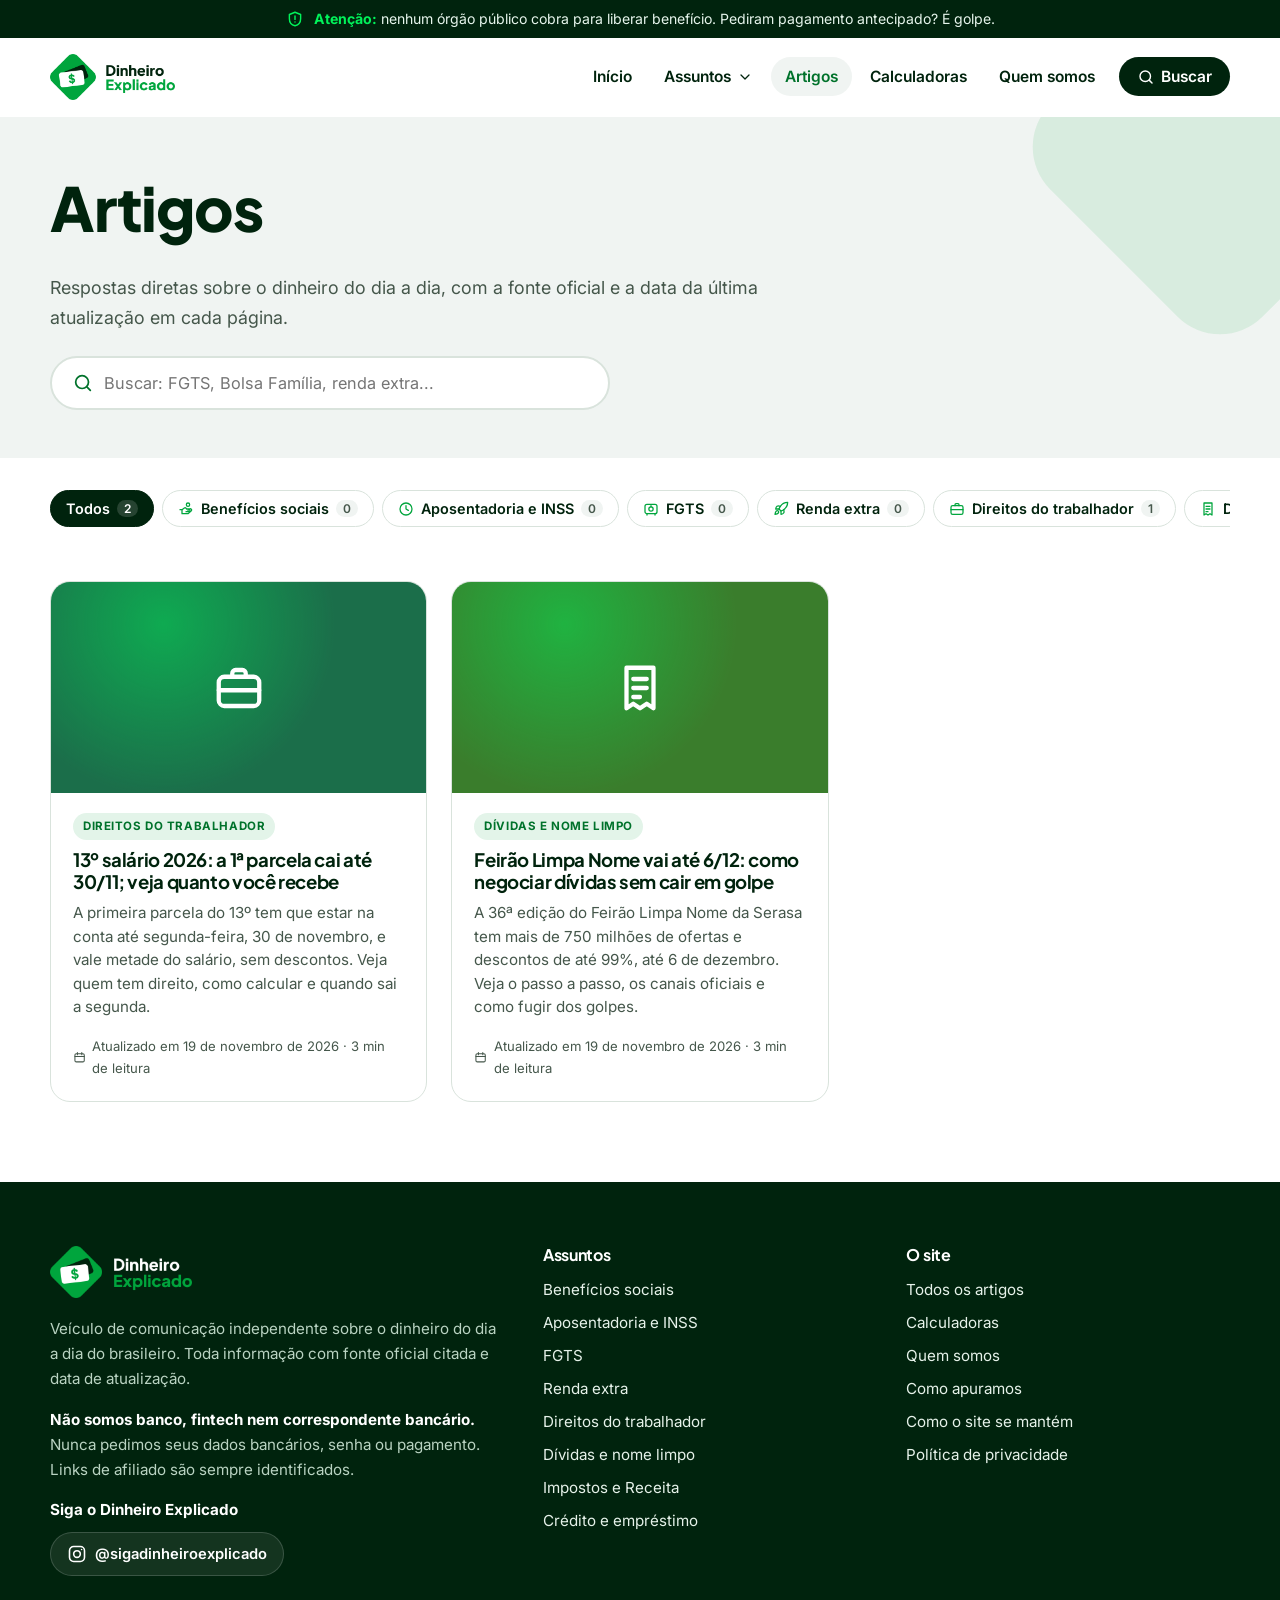
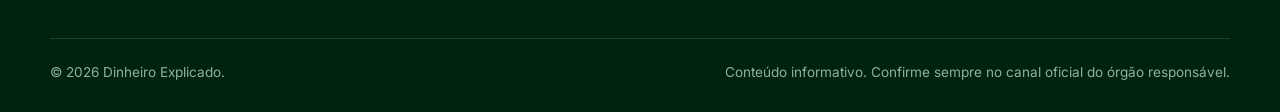
==== blog/index.html @ 8847cb0c "Publica: 13º salário 2026 e Feirão Limpa Nome Co-Authored-By: Claude Opus 5.5 <noreply@anthropic.com" ====
<!DOCTYPE html>
<html lang="pt-BR">
<head>
<meta charset="utf-8">
<meta name="viewport" content="width=device-width, initial-scale=1">
<title>Artigos | Dinheiro Explicado</title>
<meta name="description" content="Todos os artigos do Dinheiro Explicado: benefícios, aposentadoria, FGTS, renda extra, crédito, dívidas, impostos e direitos do trabalhador.">
<meta name="theme-color" content="#00230D">
<meta property="og:type" content="website"><meta property="og:site_name" content="Dinheiro Explicado"><meta property="og:locale" content="pt_BR">
<meta property="og:title" content="Artigos"><meta property="og:description" content="Todos os artigos do Dinheiro Explicado: benefícios, aposentadoria, FGTS, renda extra, crédito, dívidas, impostos e direitos do trabalhador.">
<meta name="twitter:card" content="summary_large_image">
<link rel="canonical" href="https://dinheiroexplicado.com.br/blog/"><meta property="og:url" content="https://dinheiroexplicado.com.br/blog/"><meta property="og:image" content="https://dinheiroexplicado.com.br/img/og-padrao.jpg">
<link rel="icon" href="../favicon.ico?v=3" sizes="any"><link rel="icon" type="image/png" href="../img/favicon-48.png?v=3"><link rel="apple-touch-icon" href="../img/apple-touch-icon.png?v=3">
<link rel="preconnect" href="https://fonts.googleapis.com"><link rel="preconnect" href="https://fonts.gstatic.com" crossorigin><link href="https://fonts.googleapis.com/css2?family=Inter:wght@400;500;600;700&family=Plus+Jakarta+Sans:wght@700;800&display=swap" rel="stylesheet">
<link rel="stylesheet" href="../assets/site.css?v=3">
<script>document.documentElement.classList.add('js')</script>

</head>
<body class="pg-blog">
<a class="pular" href="#conteudo">Pular para o conteúdo</a>
<div class="faixa-golpe" role="note"><div class="wrap"><svg width="18" height="18" viewBox="0 0 24 24" fill="none" stroke="currentColor" stroke-width="1.9" stroke-linecap="round" stroke-linejoin="round" aria-hidden="true"><path d="M12 3 4.5 6v5.5c0 4.6 3.2 8.4 7.5 9.5 4.3-1.1 7.5-4.9 7.5-9.5V6z"/><path d="M12 8v4.5M12 16h.01"/></svg><span><strong>Atenção:</strong> nenhum órgão público cobra para liberar benefício. Pediram pagamento antecipado? É golpe.</span></div></div>
<header class="topo"><div class="wrap">
<a class="marca" href="../"><img src="../img/logo.png?v=3" alt="Dinheiro Explicado — página inicial" width="872" height="320"></a>
<button class="btn-menu" aria-expanded="false" aria-controls="menu"><span class="hamb"><i></i><i></i><i></i></span> Menu</button>
<nav class="menu" id="menu" aria-label="Principal"><a href="../">Início</a><div class="drop"><button type="button" class="drop-btn" aria-expanded="false" aria-controls="drop-assuntos">Assuntos <svg width="16" height="16" viewBox="0 0 24 24" fill="none" stroke="currentColor" stroke-width="1.9" stroke-linecap="round" stroke-linejoin="round" aria-hidden="true"><path d="m6 9 6 6 6-6"/></svg></button><div class="drop-painel" id="drop-assuntos"><a href="../blog/?assunto=beneficios"><span class="ic"><svg width="20" height="20" viewBox="0 0 24 24" fill="none" stroke="currentColor" stroke-width="1.9" stroke-linecap="round" stroke-linejoin="round" aria-hidden="true"><path d="M3 13h3l3.5-2.5a2 2 0 0 1 2.5.2L13 12h3a2 2 0 0 1 0 4h-4"/><path d="M6 13v6h9l5-4.5a1.8 1.8 0 0 0-2.4-2.6L15 14"/><circle cx="15" cy="5.5" r="2.5"/></svg></span><span><b>Benefícios sociais</b><small>Bolsa Família, BPC, Pé-de-Meia, Auxílio Gás e outros: quem tem direito e quando cai.</small></span></a><a href="../blog/?assunto=aposentadoria"><span class="ic"><svg width="20" height="20" viewBox="0 0 24 24" fill="none" stroke="currentColor" stroke-width="1.9" stroke-linecap="round" stroke-linejoin="round" aria-hidden="true"><circle cx="12" cy="12" r="9"/><path d="M12 7v5l3.5 2"/></svg></span><span><b>Aposentadoria e INSS</b><small>Regras, cálculo, revisão e calendário de pagamento do INSS.</small></span></a><a href="../blog/?assunto=fgts"><span class="ic"><svg width="20" height="20" viewBox="0 0 24 24" fill="none" stroke="currentColor" stroke-width="1.9" stroke-linecap="round" stroke-linejoin="round" aria-hidden="true"><rect x="3" y="5" width="18" height="14" rx="3"/><circle cx="12" cy="12" r="3.2"/><path d="M12 8.8V7M6 19v2M18 19v2"/></svg></span><span><b>FGTS</b><small>Saldo, saque-aniversário, saque-rescisão e como consultar o que é seu.</small></span></a><a href="../blog/?assunto=renda-extra"><span class="ic"><svg width="20" height="20" viewBox="0 0 24 24" fill="none" stroke="currentColor" stroke-width="1.9" stroke-linecap="round" stroke-linejoin="round" aria-hidden="true"><path d="M5 15c-1.5 1.3-2 5-2 5s3.7-.5 5-2c.7-.8.7-2.1-.1-2.9a2.2 2.2 0 0 0-2.9-.1z"/><path d="M12 15l-3-3a22 22 0 0 1 2-3.9A12.9 12.9 0 0 1 22 2c0 2.7-.8 7.5-6 11a22.4 22.4 0 0 1-4 2z"/><path d="M9 12H4s.5-3 2-4c1.6-1.1 5 0 5 0M12 15v5s3-.5 4-2c1.1-1.6 0-5 0-5"/></svg></span><span><b>Renda extra</b><small>Ideias reais para ganhar um dinheiro a mais, quanto custa começar e o que evitar.</small></span></a><a href="../blog/?assunto=trabalho"><span class="ic"><svg width="20" height="20" viewBox="0 0 24 24" fill="none" stroke="currentColor" stroke-width="1.9" stroke-linecap="round" stroke-linejoin="round" aria-hidden="true"><rect x="3" y="7" width="18" height="13" rx="2.5"/><path d="M9 7V5.5A1.5 1.5 0 0 1 10.5 4h3A1.5 1.5 0 0 1 15 5.5V7M3 13h18"/></svg></span><span><b>Direitos do trabalhador</b><small>Salário mínimo, 13º, férias, seguro-desemprego, abono PIS/Pasep e rescisão.</small></span></a><a href="../blog/?assunto=dividas"><span class="ic"><svg width="20" height="20" viewBox="0 0 24 24" fill="none" stroke="currentColor" stroke-width="1.9" stroke-linecap="round" stroke-linejoin="round" aria-hidden="true"><path d="M6 3h12v18l-3-2-3 2-3-2-3 2z"/><path d="M9 8h6M9 12h6M9 16h3"/></svg></span><span><b>Dívidas e nome limpo</b><small>Negociação, Desenrola, Serasa e seus direitos na hora de cobrar e ser cobrado.</small></span></a><a href="../blog/?assunto=impostos"><span class="ic"><svg width="20" height="20" viewBox="0 0 24 24" fill="none" stroke="currentColor" stroke-width="1.9" stroke-linecap="round" stroke-linejoin="round" aria-hidden="true"><path d="M14 3H7a2 2 0 0 0-2 2v14a2 2 0 0 0 2 2h10a2 2 0 0 0 2-2V8z"/><path d="M14 3v5h5M9 13h6M9 17h4"/></svg></span><span><b>Impostos e Receita</b><small>Imposto de Renda, restituição, CPF e MEI sem complicação.</small></span></a><a href="../blog/?assunto=credito"><span class="ic"><svg width="20" height="20" viewBox="0 0 24 24" fill="none" stroke="currentColor" stroke-width="1.9" stroke-linecap="round" stroke-linejoin="round" aria-hidden="true"><rect x="2.5" y="5" width="19" height="14" rx="3"/><path d="M2.5 10h19M6.5 15h4"/></svg></span><span><b>Crédito e empréstimo</b><small>Como comparar juros, consignado, cartão e o que olhar antes de assinar.</small></span></a></div></div><a href="../blog/" aria-current="page">Artigos</a><a href="../ferramentas/">Calculadoras</a><a href="../quem-somos/">Quem somos</a><a class="cta-menu" href="../blog/#busca"><svg width="18" height="18" viewBox="0 0 24 24" fill="none" stroke="currentColor" stroke-width="1.9" stroke-linecap="round" stroke-linejoin="round" aria-hidden="true"><circle cx="11" cy="11" r="7"/><path d="m20 20-3.5-3.5"/></svg><span>Buscar</span></a></nav>
</div></header>
<main id="conteudo">

<section class="pagina-topo"><div class="wrap">
<h1>Artigos</h1><p>Respostas diretas sobre o dinheiro do dia a dia, com a fonte oficial e a data da última atualização em cada página.</p>
<div class="busca"><label class="sr" for="busca">Buscar artigo</label><svg width="22" height="22" viewBox="0 0 24 24" fill="none" stroke="currentColor" stroke-width="1.9" stroke-linecap="round" stroke-linejoin="round" aria-hidden="true"><circle cx="11" cy="11" r="7"/><path d="m20 20-3.5-3.5"/></svg><input id="busca" type="search" placeholder="Buscar: FGTS, Bolsa Família, renda extra..." autocomplete="off"></div>
</div></section>
<section class="secao" style="padding-top:32px"><div class="wrap">
<div class="filtros" role="group" aria-label="Filtrar por assunto"><button type="button" data-f="" aria-pressed="true">Todos <small>2</small></button><button type="button" data-f="beneficios" aria-pressed="false"><svg width="16" height="16" viewBox="0 0 24 24" fill="none" stroke="currentColor" stroke-width="1.9" stroke-linecap="round" stroke-linejoin="round" aria-hidden="true"><path d="M3 13h3l3.5-2.5a2 2 0 0 1 2.5.2L13 12h3a2 2 0 0 1 0 4h-4"/><path d="M6 13v6h9l5-4.5a1.8 1.8 0 0 0-2.4-2.6L15 14"/><circle cx="15" cy="5.5" r="2.5"/></svg> Benefícios sociais <small>0</small></button><button type="button" data-f="aposentadoria" aria-pressed="false"><svg width="16" height="16" viewBox="0 0 24 24" fill="none" stroke="currentColor" stroke-width="1.9" stroke-linecap="round" stroke-linejoin="round" aria-hidden="true"><circle cx="12" cy="12" r="9"/><path d="M12 7v5l3.5 2"/></svg> Aposentadoria e INSS <small>0</small></button><button type="button" data-f="fgts" aria-pressed="false"><svg width="16" height="16" viewBox="0 0 24 24" fill="none" stroke="currentColor" stroke-width="1.9" stroke-linecap="round" stroke-linejoin="round" aria-hidden="true"><rect x="3" y="5" width="18" height="14" rx="3"/><circle cx="12" cy="12" r="3.2"/><path d="M12 8.8V7M6 19v2M18 19v2"/></svg> FGTS <small>0</small></button><button type="button" data-f="renda-extra" aria-pressed="false"><svg width="16" height="16" viewBox="0 0 24 24" fill="none" stroke="currentColor" stroke-width="1.9" stroke-linecap="round" stroke-linejoin="round" aria-hidden="true"><path d="M5 15c-1.5 1.3-2 5-2 5s3.7-.5 5-2c.7-.8.7-2.1-.1-2.9a2.2 2.2 0 0 0-2.9-.1z"/><path d="M12 15l-3-3a22 22 0 0 1 2-3.9A12.9 12.9 0 0 1 22 2c0 2.7-.8 7.5-6 11a22.4 22.4 0 0 1-4 2z"/><path d="M9 12H4s.5-3 2-4c1.6-1.1 5 0 5 0M12 15v5s3-.5 4-2c1.1-1.6 0-5 0-5"/></svg> Renda extra <small>0</small></button><button type="button" data-f="trabalho" aria-pressed="false"><svg width="16" height="16" viewBox="0 0 24 24" fill="none" stroke="currentColor" stroke-width="1.9" stroke-linecap="round" stroke-linejoin="round" aria-hidden="true"><rect x="3" y="7" width="18" height="13" rx="2.5"/><path d="M9 7V5.5A1.5 1.5 0 0 1 10.5 4h3A1.5 1.5 0 0 1 15 5.5V7M3 13h18"/></svg> Direitos do trabalhador <small>1</small></button><button type="button" data-f="dividas" aria-pressed="false"><svg width="16" height="16" viewBox="0 0 24 24" fill="none" stroke="currentColor" stroke-width="1.9" stroke-linecap="round" stroke-linejoin="round" aria-hidden="true"><path d="M6 3h12v18l-3-2-3 2-3-2-3 2z"/><path d="M9 8h6M9 12h6M9 16h3"/></svg> Dívidas e nome limpo <small>1</small></button><button type="button" data-f="impostos" aria-pressed="false"><svg width="16" height="16" viewBox="0 0 24 24" fill="none" stroke="currentColor" stroke-width="1.9" stroke-linecap="round" stroke-linejoin="round" aria-hidden="true"><path d="M14 3H7a2 2 0 0 0-2 2v14a2 2 0 0 0 2 2h10a2 2 0 0 0 2-2V8z"/><path d="M14 3v5h5M9 13h6M9 17h4"/></svg> Impostos e Receita <small>0</small></button><button type="button" data-f="credito" aria-pressed="false"><svg width="16" height="16" viewBox="0 0 24 24" fill="none" stroke="currentColor" stroke-width="1.9" stroke-linecap="round" stroke-linejoin="round" aria-hidden="true"><rect x="2.5" y="5" width="19" height="14" rx="3"/><path d="M2.5 10h19M6.5 15h4"/></svg> Crédito e empréstimo <small>0</small></button></div>
<p class="contagem" aria-live="polite"></p>
<div class="grade-posts" id="lista"><article class="card revela" data-assunto="trabalho" data-busca="13º salário 2026: a 1ª parcela cai até 30/11; veja quanto você recebe a primeira parcela do 13º tem que estar na conta até segunda-feira, 30 de novembro, e vale metade do salário, sem descontos. veja quem tem direito, como calcular e quando sai a segunda. direitos do trabalhador">
<div class="capa capa-ic cat-trabalho"><svg width="54" height="54" viewBox="0 0 24 24" fill="none" stroke="currentColor" stroke-width="1.9" stroke-linecap="round" stroke-linejoin="round" aria-hidden="true"><rect x="3" y="7" width="18" height="13" rx="2.5"/><path d="M9 7V5.5A1.5 1.5 0 0 1 10.5 4h3A1.5 1.5 0 0 1 15 5.5V7M3 13h18"/></svg></div><div class="corpo"><div class="card-tags"><span class="etiqueta">Direitos do trabalhador</span></div>
<h3><a href="../blog/13-salario-2026-primeira-parcela/">13º salário 2026: a 1ª parcela cai até 30/11; veja quanto você recebe</a></h3><p>A primeira parcela do 13º tem que estar na conta até segunda-feira, 30 de novembro, e vale metade do salário, sem descontos. Veja quem tem direito, como calcular e quando sai a segunda.</p>
<span class="meta"><svg width="15" height="15" viewBox="0 0 24 24" fill="none" stroke="currentColor" stroke-width="1.9" stroke-linecap="round" stroke-linejoin="round" aria-hidden="true"><rect x="3.5" y="5" width="17" height="15" rx="2.5"/><path d="M3.5 10h17M8 3v4M16 3v4"/></svg> Atualizado em 19 de novembro de 2026 · 3 min de leitura</span></div></article><article class="card revela" data-assunto="dividas" data-busca="feirão limpa nome vai até 6/12: como negociar dívidas sem cair em golpe a 36ª edição do feirão limpa nome da serasa tem mais de 750 milhões de ofertas e descontos de até 99%, até 6 de dezembro. veja o passo a passo, os canais oficiais e como fugir dos golpes. dívidas e nome limpo">
<div class="capa capa-ic cat-dividas"><svg width="54" height="54" viewBox="0 0 24 24" fill="none" stroke="currentColor" stroke-width="1.9" stroke-linecap="round" stroke-linejoin="round" aria-hidden="true"><path d="M6 3h12v18l-3-2-3 2-3-2-3 2z"/><path d="M9 8h6M9 12h6M9 16h3"/></svg></div><div class="corpo"><div class="card-tags"><span class="etiqueta">Dívidas e nome limpo</span></div>
<h3><a href="../blog/feirao-limpa-nome-serasa-como-negociar/">Feirão Limpa Nome vai até 6/12: como negociar dívidas sem cair em golpe</a></h3><p>A 36ª edição do Feirão Limpa Nome da Serasa tem mais de 750 milhões de ofertas e descontos de até 99%, até 6 de dezembro. Veja o passo a passo, os canais oficiais e como fugir dos golpes.</p>
<span class="meta"><svg width="15" height="15" viewBox="0 0 24 24" fill="none" stroke="currentColor" stroke-width="1.9" stroke-linecap="round" stroke-linejoin="round" aria-hidden="true"><rect x="3.5" y="5" width="17" height="15" rx="2.5"/><path d="M3.5 10h17M8 3v4M16 3v4"/></svg> Atualizado em 19 de novembro de 2026 · 3 min de leitura</span></div></article></div>
<div id="nada" hidden><div class="vazio"><svg width="32" height="32" viewBox="0 0 24 24" fill="none" stroke="currentColor" stroke-width="1.9" stroke-linecap="round" stroke-linejoin="round" aria-hidden="true"><path d="M4 5a2 2 0 0 1 2-2h13v15H6a2 2 0 0 0-2 2z"/><path d="M4 20a2 2 0 0 0 2 2h13v-4"/></svg><b>Nenhum artigo encontrado por aqui ainda</b>Em breve você encontra aqui respostas sobre benefícios, aposentadoria, FGTS, renda extra, dívidas e mais.</div></div>
</div></section>
</main>
<footer class="rodape"><div class="wrap">
<div class="grade">
<div><img src="../img/logo-branco.png?v=3" alt="Dinheiro Explicado" width="872" height="320">
<p>Veículo de comunicação independente sobre o dinheiro do dia a dia do brasileiro. Toda informação com fonte oficial citada e data de atualização.</p>
<p><strong style="color:#fff">Não somos banco, fintech nem correspondente bancário.</strong> Nunca pedimos seus dados bancários, senha ou pagamento. Links de afiliado são sempre identificados.</p>
<div class="redes"><span>Siga o Dinheiro Explicado</span><a href="https://www.instagram.com/sigadinheiroexplicado/" target="_blank" rel="noopener me" aria-label="Instagram @sigadinheiroexplicado"><svg width="20" height="20" viewBox="0 0 24 24" fill="none" stroke="currentColor" stroke-width="1.9" stroke-linecap="round" stroke-linejoin="round" aria-hidden="true"><rect x="3" y="3" width="18" height="18" rx="5"/><circle cx="12" cy="12" r="4"/><path d="M17.5 6.5h.01"/></svg><b>@sigadinheiroexplicado</b></a></div>
</div>
<div><h4>Assuntos</h4><ul><li><a href="../blog/?assunto=beneficios">Benefícios sociais</a></li><li><a href="../blog/?assunto=aposentadoria">Aposentadoria e INSS</a></li><li><a href="../blog/?assunto=fgts">FGTS</a></li><li><a href="../blog/?assunto=renda-extra">Renda extra</a></li><li><a href="../blog/?assunto=trabalho">Direitos do trabalhador</a></li><li><a href="../blog/?assunto=dividas">Dívidas e nome limpo</a></li><li><a href="../blog/?assunto=impostos">Impostos e Receita</a></li><li><a href="../blog/?assunto=credito">Crédito e empréstimo</a></li></ul></div>
<div><h4>O site</h4><ul>
<li><a href="../blog/">Todos os artigos</a></li>
<li><a href="../ferramentas/">Calculadoras</a></li>

<li><a href="../quem-somos/">Quem somos</a></li>
<li><a href="../quem-somos/#como-apuramos">Como apuramos</a></li>
<li><a href="../quem-somos/#como-o-site-se-mantem">Como o site se mantém</a></li>
<li><a href="../politica-de-privacidade/">Política de privacidade</a></li>
</ul></div>
</div>
<div class="legal"><span>© 2026 Dinheiro Explicado.</span><span>Conteúdo informativo. Confirme sempre no canal oficial do órgão responsável.</span></div>
</div></footer>
<button class="ir-topo" type="button" aria-label="Voltar ao topo"><svg width="22" height="22" viewBox="0 0 24 24" fill="none" stroke="currentColor" stroke-width="1.9" stroke-linecap="round" stroke-linejoin="round" aria-hidden="true"><path d="m6 15 6-6 6 6"/></svg></button>
<script src="../assets/site.js?v=3" defer></script>
</body>
</html>
---- assets/site.css ----
:root{
  --neon:#00F35A; --verde:#00A53D; --verde-esc:#00722B; --noite:#00230D; --nevoa:#F0F4F2; --menta:#E3F4E9;
  --texto:#13261A; --texto-2:#45574B; --linha:#D9E3DC; --branco:#fff; --alerta:#FFF6DB; --alerta-borda:#E8B300;
  --raio:20px; --sombra:0 1px 2px rgba(0,35,13,.05),0 10px 30px -14px rgba(0,35,13,.22); --sombra-forte:0 2px 4px rgba(0,35,13,.06),0 24px 48px -20px rgba(0,35,13,.35);
  --fonte-titulo:"Plus Jakarta Sans",system-ui,sans-serif; --fonte:"Inter",system-ui,-apple-system,"Segoe UI",sans-serif;
  --ease:cubic-bezier(.2,.7,.2,1);
}
*{box-sizing:border-box}
html{scroll-behavior:smooth;-webkit-text-size-adjust:100%;scroll-padding-top:96px}
body{margin:0;font-family:var(--fonte);font-size:18px;line-height:1.65;color:var(--texto);background:var(--branco);-webkit-font-smoothing:antialiased}
body.menu-aberto{overflow:hidden}
img{max-width:100%;height:auto;display:block}
a{color:var(--verde-esc);text-underline-offset:3px;text-decoration-thickness:1.5px}
a:hover{color:var(--noite)}
:focus-visible{outline:3px solid var(--neon);outline-offset:3px;border-radius:8px}
::selection{background:var(--neon);color:var(--noite)}
h1,h2,h3,h4{font-family:var(--fonte-titulo);color:var(--noite);line-height:1.15;letter-spacing:-.02em;margin:0 0 .5em}
h1{font-size:clamp(2.2rem,5.4vw,3.8rem);font-weight:800}
h2{font-size:clamp(1.5rem,3.2vw,2.2rem);font-weight:800}
h3{font-size:1.2rem;font-weight:700}
p{margin:0 0 1em}
.wrap{width:min(1180px,100% - 40px);margin-inline:auto}
.estreito{width:min(760px,100% - 40px);margin-inline:auto}
.pular{position:absolute;left:-999px;top:8px;background:var(--noite);color:#fff;padding:10px 16px;border-radius:8px;z-index:99}
.pular:focus{left:8px}
.sr{position:absolute;width:1px;height:1px;overflow:hidden;clip:rect(0 0 0 0);white-space:nowrap}

/* animação ao rolar */
.js .revela{opacity:0;transform:translateY(22px);transition:opacity .7s var(--ease),transform .7s var(--ease)}
.js .revela.visivel{opacity:1;transform:none}

/* faixa de golpe */
.faixa-golpe{background:var(--noite);color:#E6F5EC;font-size:.88rem;line-height:1.4}
.faixa-golpe .wrap{display:flex;gap:10px;align-items:center;justify-content:center;padding:9px 0;text-align:center}
.faixa-golpe strong{color:var(--neon)}
.faixa-golpe svg{flex:none;color:var(--neon)}

/* topo */
.topo{position:sticky;top:0;z-index:30;background:rgba(255,255,255,.9);backdrop-filter:saturate(1.5) blur(14px);-webkit-backdrop-filter:saturate(1.5) blur(14px);border-bottom:1px solid transparent;transition:border-color .3s,box-shadow .3s}
.topo.rolou{border-color:var(--linha);box-shadow:0 6px 24px -18px rgba(0,35,13,.5)}
.topo .wrap{display:flex;align-items:center;justify-content:space-between;height:78px;gap:20px;transition:height .3s var(--ease)}
.topo.rolou .wrap{height:66px}
.marca img{height:46px;width:auto;transition:height .3s var(--ease)}
.topo.rolou .marca img{height:40px}
.menu{display:flex;gap:4px;align-items:center}
.menu>a,.drop-btn{font:600 .97rem var(--fonte);text-decoration:none;color:var(--noite);padding:10px 14px;border-radius:999px;background:none;border:0;cursor:pointer;display:inline-flex;align-items:center;gap:6px;transition:background .2s}
.menu>a:hover,.drop-btn:hover,.menu>a[aria-current=page],.drop.aberto .drop-btn{background:var(--nevoa)}
.menu>a[aria-current=page]{color:var(--verde-esc)}
.drop-btn svg{transition:transform .25s var(--ease)}
.drop.aberto .drop-btn svg{transform:rotate(180deg)}
.menu a.cta-menu{background:var(--noite);color:#fff;margin-left:6px;padding:10px 18px}
.menu a.cta-menu:hover{background:var(--verde-esc)}
.drop{position:relative}
.drop-painel{position:absolute;top:calc(100% + 10px);left:50%;width:620px;transform:translate(-50%,8px);background:#fff;border:1px solid var(--linha);border-radius:22px;box-shadow:var(--sombra-forte);padding:12px;display:grid;grid-template-columns:1fr 1fr;gap:4px;opacity:0;visibility:hidden;transition:opacity .2s,transform .25s var(--ease),visibility .2s}
.drop.aberto .drop-painel{opacity:1;visibility:visible;transform:translate(-50%,0)}
.drop-painel a{display:flex;gap:12px;align-items:flex-start;padding:12px;border-radius:14px;text-decoration:none;color:var(--texto);transition:background .15s}
.drop-painel a:hover{background:var(--nevoa)}
.drop-painel .ic{flex:none;width:40px;height:40px;border-radius:12px;background:var(--menta);color:var(--verde-esc);display:grid;place-items:center}
.drop-painel b{display:block;font-size:.95rem;color:var(--noite)}
.drop-painel small{display:block;font-size:.8rem;color:var(--texto-2);line-height:1.35}
.btn-menu{display:none;background:none;border:1.5px solid var(--linha);border-radius:14px;padding:9px 14px;font:600 .95rem var(--fonte);color:var(--noite);cursor:pointer;align-items:center;gap:10px}
.hamb{display:grid;gap:4px;width:18px}
.hamb i{display:block;height:2px;background:currentColor;border-radius:2px;transition:transform .25s var(--ease),opacity .2s}
.btn-menu[aria-expanded=true] .hamb i:nth-child(1){transform:translateY(6px) rotate(45deg)}
.btn-menu[aria-expanded=true] .hamb i:nth-child(2){opacity:0}
.btn-menu[aria-expanded=true] .hamb i:nth-child(3){transform:translateY(-6px) rotate(-45deg)}
@media (max-width:980px){
  .btn-menu{display:inline-flex}
  .menu{position:absolute;left:0;right:0;top:100%;height:calc(100vh - 78px);height:calc(100dvh - 66px);background:#fff;flex-direction:column;align-items:stretch;padding:16px 20px 40px;overflow-y:auto;opacity:0;visibility:hidden;transform:translateY(-10px);transition:opacity .25s,transform .3s var(--ease),visibility .25s;gap:2px}
  .menu.aberto{opacity:1;visibility:visible;transform:none}
  .menu>a,.drop-btn{padding:15px 16px;font-size:1.08rem;justify-content:space-between;width:100%;border-radius:14px}
  .menu a.cta-menu{margin:12px 0 0;justify-content:center}
  .drop-painel{position:static;width:auto;transform:none;box-shadow:none;border:0;padding:0 0 8px 8px;grid-template-columns:1fr;display:none;opacity:1;visibility:visible}
  .drop.aberto .drop-painel{display:grid;transform:none}
  .drop-painel small{display:none}
  .drop-painel a{align-items:center;padding:8px 12px}
  .drop-painel .ic{width:36px;height:36px}
  .marca img{height:38px}
}

/* botões */
.btn{display:inline-flex;align-items:center;justify-content:center;gap:10px;font:700 1rem var(--fonte);text-decoration:none;padding:15px 24px;border-radius:999px;border:2px solid transparent;cursor:pointer;transition:transform .2s var(--ease),background .2s,box-shadow .2s}
.btn:hover{transform:translateY(-2px)}
.btn:active{transform:translateY(0) scale(.98)}
.btn-pri{background:var(--verde-esc);color:#fff;box-shadow:0 8px 20px -10px rgba(0,114,43,.8)}
.btn-pri:hover{background:var(--noite);color:#fff}
.btn-sec{background:#fff;color:var(--noite);border-color:var(--linha)}
.btn-sec:hover{border-color:var(--verde)}
.btn-neon{background:var(--neon);color:var(--noite)}
.btn-neon:hover{background:#fff;color:var(--noite)}
.acoes{display:flex;flex-wrap:wrap;gap:12px}
.link-seta{display:inline-flex;align-items:center;gap:8px;font-weight:700;text-decoration:none}
.link-seta svg{transition:transform .2s var(--ease)}
.link-seta:hover svg{transform:translateX(4px)}

/* hero */
.hero{background:var(--nevoa);overflow:hidden;position:relative;isolation:isolate}
.hero-fundo i{position:absolute;border-radius:48px;transform:rotate(45deg);z-index:-1}
.hero-fundo i:nth-child(1){width:520px;height:520px;right:-120px;top:-60px;background:linear-gradient(135deg,rgba(0,165,61,.16),rgba(0,243,90,.08));animation:flutua 14s ease-in-out infinite}
.hero-fundo i:nth-child(2){width:180px;height:180px;left:-60px;bottom:-40px;background:rgba(0,165,61,.08);animation:flutua 11s ease-in-out infinite reverse}
.hero-fundo i:nth-child(3){width:70px;height:70px;left:46%;top:40px;background:rgba(0,243,90,.25);border-radius:20px;animation:flutua 9s ease-in-out infinite}
@keyframes flutua{0%,100%{translate:0 0}50%{translate:0 -18px}}
.hero .wrap{display:grid;grid-template-columns:minmax(0,1.2fr) minmax(0,.8fr);gap:56px;align-items:center;padding:72px 0 84px}
.hero h1 em{font-style:normal;color:var(--verde-esc);background:linear-gradient(transparent 64%,rgba(0,243,90,.5) 64%) no-repeat;background-size:0 100%;animation:marca 1.1s .35s var(--ease) forwards}
@keyframes marca{to{background-size:100% 100%}}
.hero .lead{font-size:1.2rem;color:var(--texto-2);max-width:33em;margin-bottom:28px}
.busca-hero{display:flex;align-items:center;gap:10px;background:#fff;border:2px solid var(--linha);border-radius:999px;padding:6px 6px 6px 20px;max-width:600px;box-shadow:var(--sombra);transition:border-color .2s,box-shadow .2s}
.busca-hero:focus-within{border-color:var(--verde);box-shadow:0 0 0 5px rgba(0,243,90,.18),var(--sombra)}
.busca-hero svg{flex:none;color:var(--verde-esc)}
.busca-hero input{flex:1;min-width:0;border:0;outline:0;font:1.02rem var(--fonte);padding:12px 0;background:none;color:var(--texto)}
.busca-hero .btn{padding:13px 22px}
.chips{display:flex;flex-wrap:wrap;align-items:center;gap:8px;margin-top:18px;font-size:.9rem}
.chips span{color:var(--texto-2);font-weight:600;margin-right:2px}
.chips a{background:#fff;border:1px solid var(--linha);color:var(--noite);text-decoration:none;padding:6px 14px;border-radius:999px;font-weight:600;transition:border-color .2s,transform .2s var(--ease),background .2s}
.chips a:hover{border-color:var(--verde);background:var(--menta);transform:translateY(-1px)}
.perguntas{display:grid;gap:14px}
.pergunta{background:#fff;border-radius:var(--raio);padding:16px 20px;box-shadow:var(--sombra);display:flex;gap:16px;align-items:center;opacity:0;animation:entra .7s var(--ease) forwards}
.pergunta:nth-child(1){animation-delay:.15s}
.pergunta:nth-child(2){margin-left:36px;animation-delay:.3s}
.pergunta:nth-child(3){margin-left:12px;animation-delay:.45s}
.pergunta:nth-child(4){margin-left:48px;animation-delay:.6s}
@keyframes entra{from{opacity:0;transform:translateX(28px)}to{opacity:1;transform:none}}
.pergunta .ic{flex:none;width:48px;height:48px;border-radius:14px;background:var(--noite);color:var(--neon);display:grid;place-items:center}
.pergunta b{display:block;font-family:var(--fonte-titulo);font-size:1.08rem;color:var(--noite);line-height:1.25}
.pergunta span{font-size:.9rem;color:var(--texto-2)}
@media (max-width:900px){
  .hero .wrap{grid-template-columns:minmax(0,1fr);padding:44px 0 52px;gap:32px}
  .pergunta:nth-child(n){margin-left:0}
  .perguntas{grid-template-columns:repeat(2,minmax(0,1fr));gap:10px}
  .pergunta{flex-direction:column;align-items:flex-start;gap:10px;padding:16px}
  .pergunta span{font-size:.84rem}
}
@media (max-width:520px){
  .busca-hero{padding-left:16px}
  .busca-hero .btn{padding:12px 16px}
  .busca-hero input{font-size:.98rem}
}

/* seções */
.secao{padding:80px 0}
.secao-cinza{background:var(--nevoa)}
.sobre{display:block;font-weight:700;color:var(--verde-esc);text-transform:uppercase;letter-spacing:.08em;font-size:.8rem;margin-bottom:10px}
@media (max-width:700px){.secao{padding:56px 0}}

/* blocos de assunto */
.bloco-assunto{padding:40px 0;border-top:1px solid var(--linha)}
.bloco-assunto:first-of-type{border-top:0;padding-top:0}
.bloco-topo{display:flex;gap:16px;align-items:center;margin-bottom:24px}
.bloco-topo .ic{flex:none;width:52px;height:52px;border-radius:16px;background:var(--noite);color:var(--neon);display:grid;place-items:center}
.bloco-topo h2{font-size:clamp(1.25rem,2.4vw,1.55rem);margin:0}
.bloco-topo p{margin:3px 0 0;font-size:.95rem;color:var(--texto-2);line-height:1.45}
.bloco-topo div{flex:1}
.ver-mais{flex:none;display:inline-flex;align-items:center;gap:8px;font-weight:700;text-decoration:none;background:var(--menta);color:var(--verde-esc);padding:11px 18px;border-radius:999px;white-space:nowrap;transition:background .2s,color .2s}
.ver-mais svg{transition:transform .2s var(--ease)}
.ver-mais:hover{background:var(--verde-esc);color:#fff}
.ver-mais:hover svg{transform:translateX(3px)}
@media (max-width:640px){.bloco-topo{flex-wrap:wrap}.bloco-topo div{flex-basis:calc(100% - 68px)}.ver-mais{margin-left:68px;padding:9px 16px;font-size:.92rem}}

/* cores por assunto */
.cat-beneficios{--c:#00A53D}.cat-aposentadoria{--c:#0E7C66}.cat-fgts{--c:#00722B}.cat-renda-extra{--c:#2F9E44}
.cat-trabalho{--c:#1B6E4A}.cat-dividas{--c:#3A7D2C}.cat-impostos{--c:#256D5A}.cat-credito{--c:#0B5D3B}

/* cards de artigos */
.grade-posts{display:grid;grid-template-columns:repeat(auto-fill,minmax(300px,1fr));gap:24px}
.card{position:relative;background:#fff;border:1px solid var(--linha);border-radius:var(--raio);overflow:hidden;display:flex;flex-direction:column;transition:transform .35s var(--ease),box-shadow .35s var(--ease),border-color .2s,opacity .7s var(--ease)}
.card:hover{transform:translateY(-5px);box-shadow:var(--sombra-forte);border-color:transparent}
.card .capa{aspect-ratio:16/9;background:var(--nevoa);overflow:hidden}
.card .capa img{width:100%;height:100%;object-fit:cover;transition:transform .6s var(--ease)}
.card:hover .capa img{transform:scale(1.05)}
.capa-ic{display:grid;place-items:center;color:#fff;background:radial-gradient(circle at 30% 20%,rgba(0,243,90,.45),transparent 55%),var(--c,var(--verde))!important}
.capa-ic svg{transition:transform .5s var(--ease)}
.card:hover .capa-ic svg{transform:scale(1.12) rotate(-6deg)}
.card .corpo{padding:20px 22px 22px;display:flex;flex-direction:column;gap:9px;flex:1}
.card-tags{display:flex;gap:6px;flex-wrap:wrap}
.card h3{font-size:1.16rem;margin:0}
.card h3 a{color:var(--noite);text-decoration:none}
.card h3 a::after{content:"";position:absolute;inset:0}
.card:hover h3 a{color:var(--verde-esc)}
.card p{margin:0;font-size:.95rem;color:var(--texto-2);line-height:1.55}
.etiqueta{font-size:.72rem;font-weight:700;letter-spacing:.05em;text-transform:uppercase;color:var(--verde-esc);background:var(--menta);padding:4px 10px;border-radius:999px}
.tag-afil{font-size:.72rem;font-weight:700;letter-spacing:.05em;text-transform:uppercase;color:#7A5200;background:var(--alerta);padding:4px 10px;border-radius:999px}
.meta{display:flex;align-items:center;gap:6px;font-size:.82rem;color:var(--texto-2);margin-top:auto;padding-top:8px}
.vazio{display:flex;flex-direction:column;align-items:center;gap:6px;text-align:center;background:#fff;border:2px dashed var(--linha);border-radius:var(--raio);padding:44px 24px;color:var(--texto-2)}
.vazio svg{color:var(--verde)}
.vazio b{display:block;font-family:var(--fonte-titulo);color:var(--noite);font-size:1.2rem}
.vazio-mini{flex-direction:row;justify-content:center;padding:20px;font-size:.96rem;background:var(--nevoa);border-color:transparent}

/* calculadora */
.faixa-calc{display:grid;grid-template-columns:minmax(280px,.8fr) minmax(0,1.2fr);gap:40px;align-items:center;background:var(--noite);color:#CFE5D7;border-radius:32px;padding:44px;margin:16px 0 40px;position:relative;overflow:hidden;isolation:isolate}
.faixa-calc::before{content:"";position:absolute;width:420px;height:420px;border-radius:70px;transform:rotate(45deg);right:-160px;top:-180px;background:rgba(0,243,90,.08);z-index:-1}
.faixa-calc h2{color:#fff;font-size:clamp(1.5rem,3vw,2.1rem)}
.faixa-calc .sobre{color:var(--neon)}
.faixa-calc .link-seta{color:var(--neon)}
.faixa-calc .calc{box-shadow:none}
@media (max-width:900px){.faixa-calc{grid-template-columns:minmax(0,1fr);padding:28px 20px;border-radius:24px;gap:24px}}
.calc{background:#fff;border:1px solid var(--linha);border-radius:24px;padding:26px;box-shadow:var(--sombra);color:var(--texto)}
.calc-topo{display:flex;gap:14px;align-items:flex-start;margin-bottom:20px}
.calc-topo .ic{flex:none;width:48px;height:48px;border-radius:14px;background:var(--menta);color:var(--verde-esc);display:grid;place-items:center}
.calc-topo h3{font-size:1.18rem;margin:0 0 4px}
.calc-topo p{margin:0;font-size:.9rem;color:var(--texto-2);line-height:1.45}
.faixa-calc .calc-topo{display:none}
.calc-campos{display:grid;grid-template-columns:repeat(3,minmax(0,1fr));gap:12px}
.calc label{display:flex;flex-direction:column;gap:6px;font-size:.86rem;font-weight:600;color:var(--noite)}
.calc label small{font-weight:500;color:var(--texto-2)}
.campo{display:flex;align-items:center;gap:6px;border:1.5px solid var(--linha);border-radius:14px;padding:0 12px;background:var(--nevoa);transition:border-color .2s,background .2s,box-shadow .2s;margin-top:auto}
.campo:focus-within{border-color:var(--verde);background:#fff;box-shadow:0 0 0 4px rgba(0,243,90,.15)}
.campo i{font-style:normal;color:var(--texto-2);font-weight:600;font-size:.9rem}
.campo input{flex:1;min-width:0;border:0;outline:0;background:none;font:600 1.05rem var(--fonte);color:var(--noite);padding:12px 0;-moz-appearance:textfield}
.campo input::-webkit-outer-spin-button,.campo input::-webkit-inner-spin-button{-webkit-appearance:none;margin:0}
.calc-resultado{display:block;margin-top:18px;background:var(--menta);border-radius:18px;padding:18px 20px}
.res-principal{display:flex;justify-content:space-between;align-items:baseline;gap:12px;flex-wrap:wrap;padding-bottom:12px;border-bottom:1px solid rgba(0,114,43,.18)}
.res-principal span{font-weight:600;color:var(--verde-esc)}
.res-principal b{font:800 clamp(1.7rem,4vw,2.2rem) var(--fonte-titulo);color:var(--noite);font-variant-numeric:tabular-nums}
.res-linha{display:grid;grid-template-columns:repeat(3,1fr);gap:10px;padding-top:12px}
.res-linha span{display:block;font-size:.8rem;color:var(--texto-2)}
.res-linha b{font-size:1.02rem;color:var(--noite);font-variant-numeric:tabular-nums}
.barra-juros{height:12px;border-radius:99px;background:var(--verde);margin-top:14px;overflow:hidden;display:flex;justify-content:flex-end}
.barra-juros i{display:block;height:100%;background:#E8B300;transition:width .5s var(--ease)}
.legenda-barra{display:flex;gap:16px;font-size:.8rem;color:var(--texto-2);margin-top:8px}
.legenda-barra i{display:inline-block;width:10px;height:10px;border-radius:3px;margin-right:6px;vertical-align:-1px}
.legenda-barra .l1{background:var(--verde)}.legenda-barra .l2{background:#E8B300}
.calc-nota{font-size:.8rem;color:var(--texto-2);margin:12px 0 0;line-height:1.45}
.grade-calcs{display:grid;grid-template-columns:repeat(2,minmax(0,1fr));gap:28px;align-items:start}
@media (max-width:980px){.grade-calcs{grid-template-columns:minmax(0,1fr)}}
@media (max-width:640px){.calc{padding:20px}.calc-campos{grid-template-columns:repeat(2,minmax(0,1fr))}.calc-campos label:first-child{grid-column:1/-1}.res-linha{grid-template-columns:repeat(2,minmax(0,1fr))}}

/* produtos de afiliado */
.grade-produtos{display:grid;grid-template-columns:repeat(auto-fill,minmax(230px,1fr));gap:20px;margin:1.6em 0}
.produto{background:#fff;border:1px solid var(--linha);border-radius:var(--raio);overflow:hidden;display:flex;flex-direction:column;transition:transform .35s var(--ease),box-shadow .35s var(--ease),opacity .7s var(--ease)}
.produto:hover{transform:translateY(-4px);box-shadow:var(--sombra-forte)}
.prod-img{aspect-ratio:1;background:#fff;display:grid;place-items:center;padding:16px;border-bottom:1px solid var(--linha)}
.prod-img img{max-height:100%;object-fit:contain;transition:transform .5s var(--ease)}
.produto:hover .prod-img img{transform:scale(1.05)}
.prod-sem{background:var(--nevoa);color:var(--verde)}
.prod-corpo{padding:16px 18px 18px;display:flex;flex-direction:column;gap:8px;flex:1}
.selo-afiliado{align-self:flex-start;font-size:.68rem;font-weight:700;letter-spacing:.05em;text-transform:uppercase;color:#7A5200;background:var(--alerta);padding:3px 9px;border-radius:999px}
.prod-nome{font-size:1.04rem!important;margin:0!important;line-height:1.3}
.prod-corpo p{margin:0;font-size:.9rem;color:var(--texto-2);line-height:1.5}
.prod-rodape{display:flex;justify-content:space-between;align-items:baseline;gap:8px;margin-top:auto;padding-top:6px}
.prod-preco{font:800 1.2rem var(--fonte-titulo);color:var(--noite)}
.prod-loja{font-size:.8rem;color:var(--texto-2)}
.btn-oferta{background:var(--neon);color:var(--noite)!important;text-decoration:none!important;padding:12px 18px;font-size:.95rem;width:100%}
.btn-oferta:hover{background:var(--noite);color:#fff!important}
.btn-oferta svg{transition:transform .2s var(--ease)}
.btn-oferta:hover svg{transform:translateX(3px)}
.aviso-afil-curto{display:flex;align-items:center;gap:8px;font-size:.85rem;color:var(--texto-2);margin:0}
.aviso-afiliado{display:flex;gap:12px;align-items:flex-start;background:var(--alerta);border:1px solid #F1D27A;border-radius:16px;padding:14px 18px;margin:0 0 28px;font-size:.92rem;color:#5C4300;line-height:1.5}
.aviso-afiliado svg{flex:none;margin-top:1px;color:#8A6500}
.aviso-afiliado p{margin:0}
.aviso-afiliado a{color:#5C4300}

/* grupo */
.cta-grupo{display:flex;gap:24px;align-items:center;background:var(--noite);color:#CFE5D7;border-radius:28px;padding:32px 36px}
.cta-grupo .ic{flex:none;width:68px;height:68px;border-radius:20px;background:var(--neon);color:var(--noite);display:grid;place-items:center}
.cta-grupo h2{color:#fff;font-size:1.6rem;margin-bottom:4px}
.cta-grupo p{margin:0}
.cta-grupo div{flex:1}
@media (max-width:700px){.cta-grupo{flex-direction:column;align-items:flex-start;padding:26px}}

/* apuração / transparência */
.fontes-oficiais{display:flex;flex-wrap:wrap;gap:10px;margin:22px 0 26px;padding:0!important;list-style:none}
.fontes-oficiais li{background:#fff;border:1px solid var(--linha);border-radius:999px;padding:8px 16px;font-weight:600;font-size:.92rem;color:var(--noite);margin:0!important}
.nao-fazemos{list-style:none;padding:0!important;margin:0;display:grid;gap:12px}
.nao-fazemos li{display:flex;gap:14px;align-items:flex-start;background:#fff;border:1px solid var(--linha);border-radius:14px;padding:16px 18px;line-height:1.45;margin:0!important}
.nao-fazemos svg{flex:none;color:#B42318;margin-top:2px}

/* alerta golpe */
.alerta{background:var(--alerta);border:2px solid var(--alerta-borda);border-radius:24px;padding:30px;display:grid;grid-template-columns:auto 1fr;gap:22px;align-items:start}
.alerta .ic{width:64px;height:64px;border-radius:18px;background:var(--alerta-borda);color:#3A2A00;display:grid;place-items:center}
.alerta h2{font-size:clamp(1.3rem,3vw,1.7rem);color:#3A2A00;margin-top:0!important}
.alerta p{color:#4A3800;margin:0 0 .6em}
.alerta p:last-child{margin:0}
@media (max-width:600px){.alerta{grid-template-columns:1fr;padding:22px}}

/* autora */
.autora{display:grid;grid-template-columns:auto 1fr;gap:26px;align-items:center;background:linear-gradient(135deg,#fff,var(--nevoa));border:1px solid var(--linha);border-radius:26px;padding:30px;margin-top:36px}
.avatar{width:112px;height:112px;border-radius:50%;background:var(--noite);color:var(--neon);display:grid;place-items:center;font:800 2.2rem var(--fonte-titulo);overflow:hidden;box-shadow:0 0 0 5px #fff,0 0 0 7px var(--neon)}
.avatar img,.assinatura .mini img{width:100%;height:100%;object-fit:cover;filter:grayscale(100%);font-size:0;color:transparent}
.autora .rotulo{display:block;font-size:.75rem;font-weight:700;letter-spacing:.08em;text-transform:uppercase;color:var(--verde-esc);margin-bottom:4px}
.autora h2,.autora h3{font-size:1.45rem!important;margin:0 0 2px!important}
.autora .cargo{color:var(--texto-2);font-weight:600;font-size:.92rem;margin-bottom:10px}
.autora p{color:var(--texto-2);margin:0;font-size:1rem}
.autora-links{margin-top:10px!important}
.autora-links a{font-weight:700}
@media (max-width:600px){.autora{grid-template-columns:1fr;padding:24px}.avatar{width:84px;height:84px;font-size:1.7rem}}

/* blog: busca e filtros */
.pagina-topo{background:var(--nevoa);padding:56px 0 48px;position:relative;overflow:hidden}
.pagina-topo::after{content:"";position:absolute;width:300px;height:300px;border-radius:60px;transform:rotate(45deg);right:-90px;top:-120px;background:rgba(0,165,61,.1)}
.pagina-topo p{color:var(--texto-2);font-size:1.12rem;max-width:40em;margin:0}
.busca{display:flex;align-items:center;gap:10px;margin-top:24px;max-width:560px;background:#fff;border:2px solid var(--linha);border-radius:999px;padding:0 20px;position:relative;z-index:1;transition:border-color .2s,box-shadow .2s}
.busca:focus-within{border-color:var(--verde);box-shadow:0 0 0 5px rgba(0,243,90,.18)}
.busca svg{flex:none;color:var(--verde-esc)}
.busca input{flex:1;font:1.02rem var(--fonte);padding:15px 0;border:0;outline:0;background:none}
.filtros{display:flex;gap:8px;margin-bottom:12px;overflow-x:auto;padding-bottom:8px;scrollbar-width:thin}
.filtros button{flex:none;display:inline-flex;align-items:center;gap:7px;font:600 .9rem var(--fonte);background:#fff;border:1.5px solid var(--linha);color:var(--noite);padding:9px 15px;border-radius:999px;cursor:pointer;transition:background .2s,border-color .2s,color .2s}
.filtros button small{font-size:.75rem;background:var(--nevoa);color:var(--texto-2);padding:1px 7px;border-radius:99px}
.filtros button:hover{border-color:var(--verde)}
.filtros button[aria-pressed=true]{background:var(--noite);border-color:var(--noite);color:#fff}
.filtros button[aria-pressed=true] small{background:rgba(255,255,255,.15);color:#fff}
.filtros button svg{color:var(--verde)}
.filtros button[aria-pressed=true] svg{color:var(--neon)}
.contagem{font-size:.9rem;color:var(--texto-2);min-height:1.4em;margin:0 0 14px}

/* artigo */
.progresso{position:fixed;left:0;right:0;top:0;height:4px;z-index:40;pointer-events:none}
.progresso i{display:block;height:100%;background:linear-gradient(90deg,var(--verde),var(--neon));transform-origin:0 50%;transform:scaleX(0)}
.migalhas{font-size:.88rem;color:var(--texto-2);margin-bottom:16px}
.migalhas a{color:var(--texto-2)}
.artigo-topo{background:var(--nevoa);padding:44px 0 40px}
.artigo-topo h1{font-size:clamp(1.9rem,4.4vw,2.9rem)}
.artigo-topo .resumo{font-size:1.16rem;color:var(--texto-2);margin:0 0 22px}
.assinatura{display:flex;flex-wrap:wrap;gap:8px 16px;align-items:center;font-size:.9rem;color:var(--texto-2)}
.assinatura .mini{width:36px;height:36px;border-radius:50%;background:var(--noite);color:var(--neon);display:grid;place-items:center;font:800 .85rem var(--fonte-titulo);overflow:hidden}
.assinatura b{color:var(--noite)}
.atualizado,.leitura{display:inline-flex;align-items:center;gap:6px}
.atualizado{background:#fff;border:1px solid var(--linha);padding:4px 12px;border-radius:999px;font-weight:600;color:var(--verde-esc)}
.capa-artigo{margin:32px auto 0;border-radius:22px;overflow:hidden;aspect-ratio:16/9;background:var(--nevoa)}
.capa-artigo img{width:100%;height:100%;object-fit:cover}
.texto{padding:40px 0 20px;font-size:1.1rem}
.texto h2{font-size:1.6rem;margin-top:1.8em}
.texto h3{font-size:1.25rem;margin-top:1.5em}
.texto ul,.texto ol{padding-left:1.3em;margin:0 0 1.2em}
.texto li{margin-bottom:.45em}
.texto li::marker{color:var(--verde)}
.texto blockquote{margin:1.5em 0;padding:18px 22px;border-left:5px solid var(--verde);background:var(--nevoa);border-radius:0 16px 16px 0;font-weight:500;color:var(--noite)}
.texto blockquote p:last-child{margin:0}
.texto figure{margin:1.6em 0}
.texto figure img{border-radius:16px}
.texto figcaption{font-size:.88rem;color:var(--texto-2);margin-top:8px}
.tabela{overflow-x:auto;margin:1.4em 0;border:1px solid var(--linha);border-radius:16px}
.texto table{width:100%;border-collapse:collapse;font-size:1rem}
.texto th,.texto td{padding:12px 14px;text-align:left;vertical-align:top;border-bottom:1px solid var(--linha)}
.texto tr:last-child td{border-bottom:0}
.texto th{background:var(--noite);color:#fff;font-weight:700}
.texto tbody tr:nth-child(even){background:var(--nevoa)}
.sumario{background:#fff;border:1px solid var(--linha);border-radius:18px;padding:18px 22px;margin:0 0 30px}
.sumario b{font-family:var(--fonte-titulo);color:var(--noite);display:block;margin-bottom:6px}
.sumario ol{margin:0;padding-left:1.2em;font-size:1rem}
.sumario li{margin:.25em 0}
.sumario a{text-decoration:none}
.sumario a:hover{text-decoration:underline}
.caixa{border-radius:18px;padding:20px 22px;margin:1.6em 0;display:flex;gap:14px;align-items:flex-start}
.caixa svg{flex:none;margin-top:3px}
.caixa p:last-child{margin:0}
.caixa-resposta{background:var(--menta);border:1.5px solid #9ED9B3}
.caixa-resposta svg{color:var(--verde-esc)}
.caixa-golpe{background:var(--alerta);border:1.5px solid var(--alerta-borda)}
.caixa-golpe svg{color:#8A6500}
.caixa b.titulo-caixa{display:block;font-family:var(--fonte-titulo);color:var(--noite);margin-bottom:4px}
.compartilhar{display:flex;flex-wrap:wrap;align-items:center;gap:10px;margin:36px 0 0;padding:20px 0;border-top:1px solid var(--linha);border-bottom:1px solid var(--linha);font-size:.95rem;font-weight:600;color:var(--noite)}
.compartilhar>span{margin-right:auto}
.btn-comp{display:inline-flex;align-items:center;gap:8px;font:700 .92rem var(--fonte);padding:10px 16px;border-radius:999px;border:1.5px solid var(--linha);background:#fff;color:var(--noite);text-decoration:none;cursor:pointer;transition:background .2s,border-color .2s,transform .2s var(--ease)}
.btn-comp:hover{transform:translateY(-2px);border-color:var(--verde)}
.btn-comp.whats{background:#25D366;border-color:#25D366;color:#073B1C}
.btn-comp.ok{background:var(--menta);border-color:var(--verde)}
.fontes{background:var(--nevoa);border-radius:20px;padding:24px 26px;margin:32px 0 0}
.fontes h2{font-size:1.15rem;margin:0 0 12px;display:flex;gap:10px;align-items:center}
.fontes ul{margin:0;padding-left:1.2em}
.fontes li{margin-bottom:6px}
.fontes small{display:block;color:var(--texto-2);margin-top:12px;font-size:.86rem}
.aviso-exemplo{background:#FFF0F0;border:1.5px dashed #D92D20;color:#7A1A12;padding:12px 16px;border-radius:12px;font-weight:600;font-size:.95rem;margin-bottom:18px}

/* voltar ao topo */
.ir-topo{position:fixed;right:20px;bottom:20px;z-index:25;width:52px;height:52px;border-radius:50%;border:0;background:var(--noite);color:var(--neon);display:grid;place-items:center;cursor:pointer;box-shadow:var(--sombra-forte);opacity:0;transform:translateY(16px) scale(.9);pointer-events:none;transition:opacity .3s,transform .3s var(--ease),background .2s}
.ir-topo.mostra{opacity:1;transform:none;pointer-events:auto}
.ir-topo:hover{background:var(--verde-esc)}

/* rodapé */
.rodape{background:var(--noite);color:#B9D3C2;padding:64px 0 28px;font-size:.95rem}
.rodape .grade{display:grid;grid-template-columns:1.4fr 1fr 1fr;gap:40px}
.rodape img{height:52px;width:auto;margin-bottom:18px}
.rodape h4{color:#fff;font-size:1rem;margin-bottom:12px}
.rodape ul{list-style:none;padding:0;margin:0;display:grid;gap:8px}
.rodape a{color:#E6F2EA;text-decoration:none}
.rodape a:hover{color:var(--neon);text-decoration:underline}
.rodape .btn-neon{color:var(--noite);text-decoration:none}
.rodape .legal{border-top:1px solid rgba(255,255,255,.12);margin-top:44px;padding-top:22px;display:flex;flex-wrap:wrap;justify-content:space-between;gap:12px;font-size:.85rem;color:#8FB09C}
@media (max-width:760px){.rodape .grade{grid-template-columns:1fr;gap:28px}}
@media (max-width:600px){.faixa-golpe{font-size:.8rem}.acoes .btn{flex:1}}

@media (prefers-reduced-motion:reduce){
  *,*::before,*::after{animation-duration:.01ms!important;animation-iteration-count:1!important;transition:none!important;scroll-behavior:auto!important}
  .js .revela{opacity:1;transform:none}
  .pergunta{opacity:1}
  .hero h1 em{background-size:100% 100%}
}
@media (max-width:600px){.perguntas{display:none}.hero .wrap{padding:36px 0 44px}}
.redes{display:flex;flex-wrap:wrap;align-items:center;gap:10px;margin:4px 0 18px}
.redes span{width:100%;color:#fff;font-weight:700;font-size:.95rem}
.rodape .redes a{display:inline-flex;align-items:center;gap:8px;background:rgba(255,255,255,.08);border:1px solid rgba(255,255,255,.16);padding:9px 16px;border-radius:999px;color:#fff;text-decoration:none;transition:background .2s,color .2s,transform .2s var(--ease)}
.rodape .redes a:hover{background:var(--neon);color:var(--noite);text-decoration:none;transform:translateY(-2px)}
.redes b{font-weight:600;font-size:.92rem}
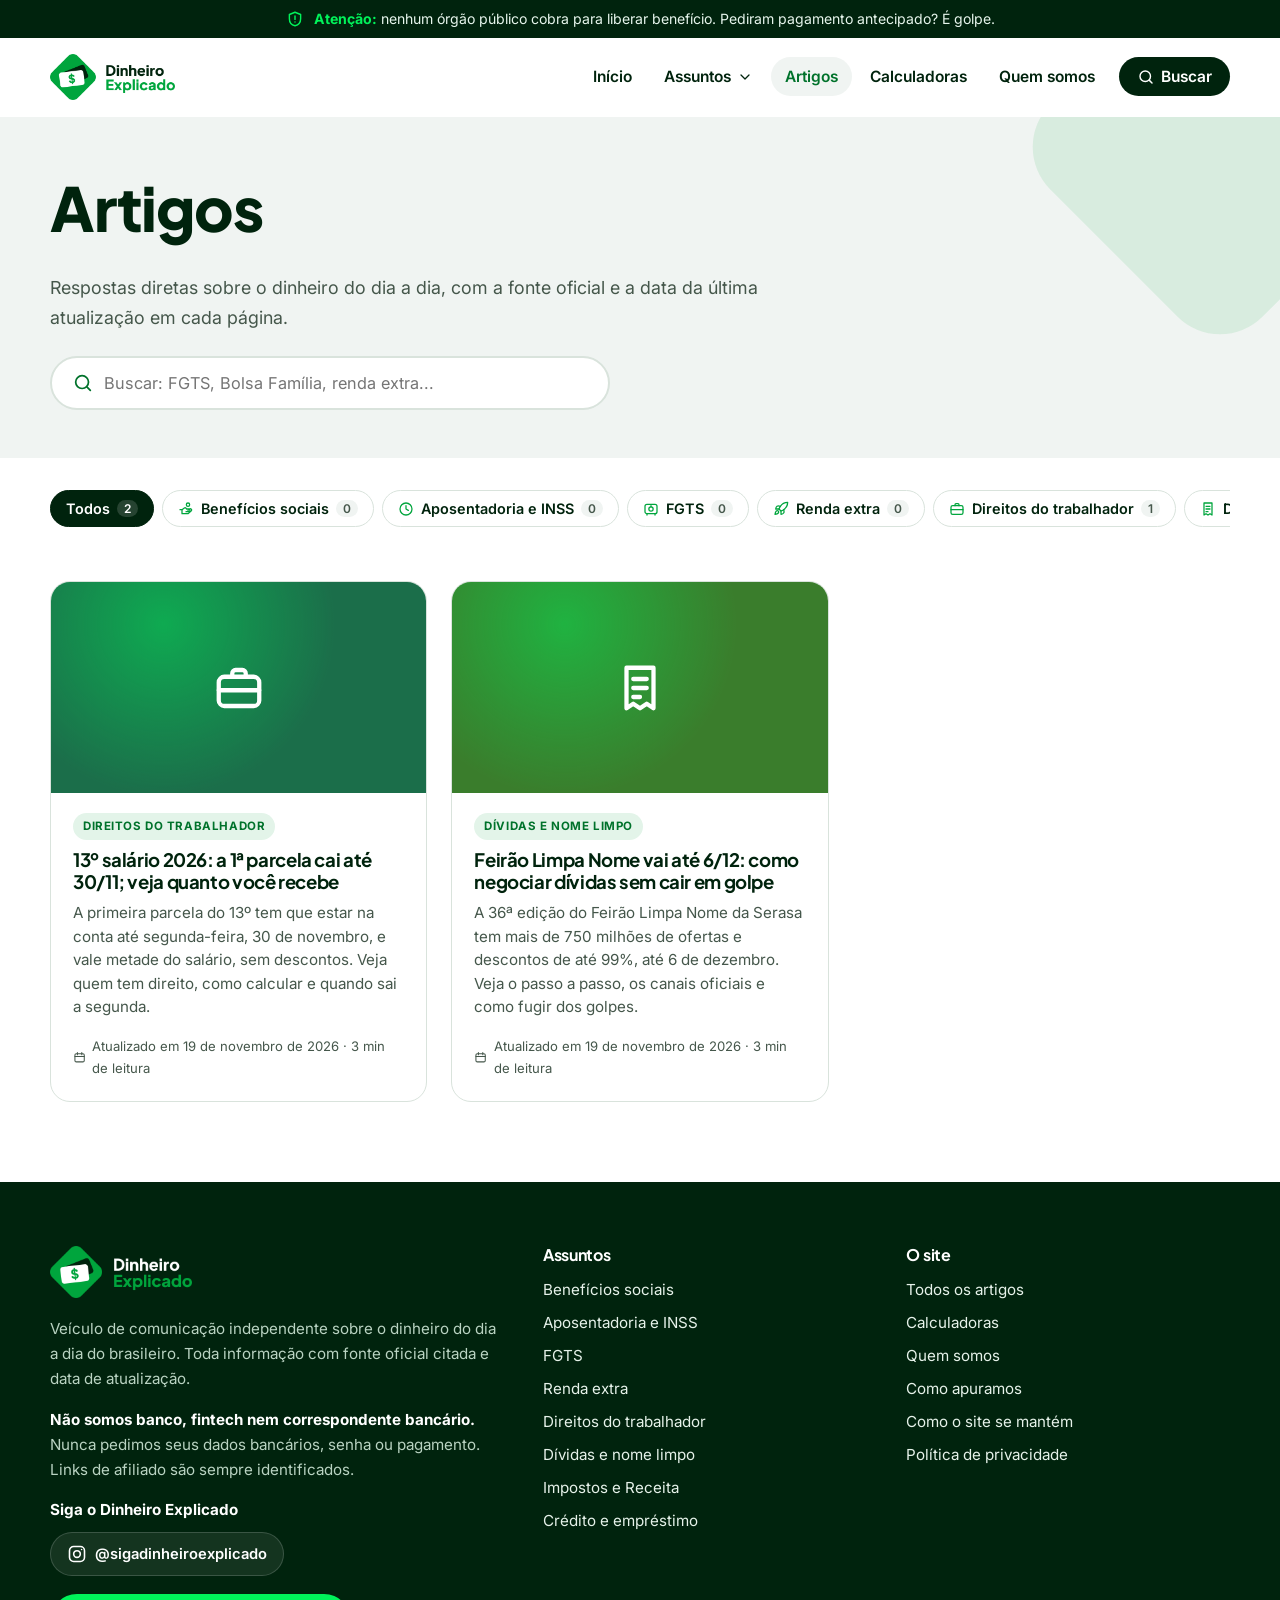
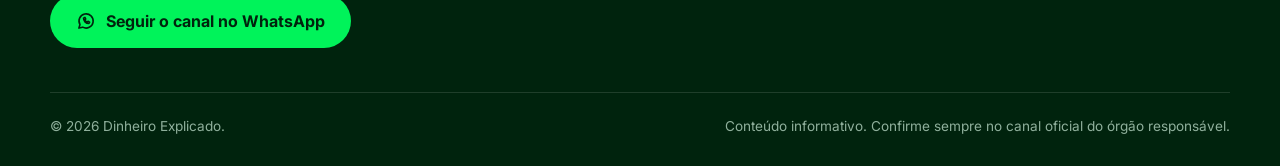
==== commit 6d6099bf: "Convite do canal do WhatsApp em todos os artigos, na página inicial e no rodapé Co-Authored-By: Clau" ====
--- a/blog/index.html
+++ b/blog/index.html
@@ -10,9 +10,9 @@
 <meta property="og:title" content="Artigos"><meta property="og:description" content="Todos os artigos do Dinheiro Explicado: benefícios, aposentadoria, FGTS, renda extra, crédito, dívidas, impostos e direitos do trabalhador.">
 <meta name="twitter:card" content="summary_large_image">
 <link rel="canonical" href="https://dinheiroexplicado.com.br/blog/"><meta property="og:url" content="https://dinheiroexplicado.com.br/blog/"><meta property="og:image" content="https://dinheiroexplicado.com.br/img/og-padrao.jpg">
-<link rel="icon" href="../favicon.ico?v=3" sizes="any"><link rel="icon" type="image/png" href="../img/favicon-48.png?v=3"><link rel="apple-touch-icon" href="../img/apple-touch-icon.png?v=3">
+<link rel="icon" href="../favicon.ico?v=4" sizes="any"><link rel="icon" type="image/png" href="../img/favicon-48.png?v=4"><link rel="apple-touch-icon" href="../img/apple-touch-icon.png?v=4">
 <link rel="preconnect" href="https://fonts.googleapis.com"><link rel="preconnect" href="https://fonts.gstatic.com" crossorigin><link href="https://fonts.googleapis.com/css2?family=Inter:wght@400;500;600;700&family=Plus+Jakarta+Sans:wght@700;800&display=swap" rel="stylesheet">
-<link rel="stylesheet" href="../assets/site.css?v=3">
+<link rel="stylesheet" href="../assets/site.css?v=4">
 <script>document.documentElement.classList.add('js')</script>
 
 </head>
@@ -20,7 +20,7 @@
 <a class="pular" href="#conteudo">Pular para o conteúdo</a>
 <div class="faixa-golpe" role="note"><div class="wrap"><svg width="18" height="18" viewBox="0 0 24 24" fill="none" stroke="currentColor" stroke-width="1.9" stroke-linecap="round" stroke-linejoin="round" aria-hidden="true"><path d="M12 3 4.5 6v5.5c0 4.6 3.2 8.4 7.5 9.5 4.3-1.1 7.5-4.9 7.5-9.5V6z"/><path d="M12 8v4.5M12 16h.01"/></svg><span><strong>Atenção:</strong> nenhum órgão público cobra para liberar benefício. Pediram pagamento antecipado? É golpe.</span></div></div>
 <header class="topo"><div class="wrap">
-<a class="marca" href="../"><img src="../img/logo.png?v=3" alt="Dinheiro Explicado — página inicial" width="872" height="320"></a>
+<a class="marca" href="../"><img src="../img/logo.png?v=4" alt="Dinheiro Explicado — página inicial" width="872" height="320"></a>
 <button class="btn-menu" aria-expanded="false" aria-controls="menu"><span class="hamb"><i></i><i></i><i></i></span> Menu</button>
 <nav class="menu" id="menu" aria-label="Principal"><a href="../">Início</a><div class="drop"><button type="button" class="drop-btn" aria-expanded="false" aria-controls="drop-assuntos">Assuntos <svg width="16" height="16" viewBox="0 0 24 24" fill="none" stroke="currentColor" stroke-width="1.9" stroke-linecap="round" stroke-linejoin="round" aria-hidden="true"><path d="m6 9 6 6 6-6"/></svg></button><div class="drop-painel" id="drop-assuntos"><a href="../blog/?assunto=beneficios"><span class="ic"><svg width="20" height="20" viewBox="0 0 24 24" fill="none" stroke="currentColor" stroke-width="1.9" stroke-linecap="round" stroke-linejoin="round" aria-hidden="true"><path d="M3 13h3l3.5-2.5a2 2 0 0 1 2.5.2L13 12h3a2 2 0 0 1 0 4h-4"/><path d="M6 13v6h9l5-4.5a1.8 1.8 0 0 0-2.4-2.6L15 14"/><circle cx="15" cy="5.5" r="2.5"/></svg></span><span><b>Benefícios sociais</b><small>Bolsa Família, BPC, Pé-de-Meia, Auxílio Gás e outros: quem tem direito e quando cai.</small></span></a><a href="../blog/?assunto=aposentadoria"><span class="ic"><svg width="20" height="20" viewBox="0 0 24 24" fill="none" stroke="currentColor" stroke-width="1.9" stroke-linecap="round" stroke-linejoin="round" aria-hidden="true"><circle cx="12" cy="12" r="9"/><path d="M12 7v5l3.5 2"/></svg></span><span><b>Aposentadoria e INSS</b><small>Regras, cálculo, revisão e calendário de pagamento do INSS.</small></span></a><a href="../blog/?assunto=fgts"><span class="ic"><svg width="20" height="20" viewBox="0 0 24 24" fill="none" stroke="currentColor" stroke-width="1.9" stroke-linecap="round" stroke-linejoin="round" aria-hidden="true"><rect x="3" y="5" width="18" height="14" rx="3"/><circle cx="12" cy="12" r="3.2"/><path d="M12 8.8V7M6 19v2M18 19v2"/></svg></span><span><b>FGTS</b><small>Saldo, saque-aniversário, saque-rescisão e como consultar o que é seu.</small></span></a><a href="../blog/?assunto=renda-extra"><span class="ic"><svg width="20" height="20" viewBox="0 0 24 24" fill="none" stroke="currentColor" stroke-width="1.9" stroke-linecap="round" stroke-linejoin="round" aria-hidden="true"><path d="M5 15c-1.5 1.3-2 5-2 5s3.7-.5 5-2c.7-.8.7-2.1-.1-2.9a2.2 2.2 0 0 0-2.9-.1z"/><path d="M12 15l-3-3a22 22 0 0 1 2-3.9A12.9 12.9 0 0 1 22 2c0 2.7-.8 7.5-6 11a22.4 22.4 0 0 1-4 2z"/><path d="M9 12H4s.5-3 2-4c1.6-1.1 5 0 5 0M12 15v5s3-.5 4-2c1.1-1.6 0-5 0-5"/></svg></span><span><b>Renda extra</b><small>Ideias reais para ganhar um dinheiro a mais, quanto custa começar e o que evitar.</small></span></a><a href="../blog/?assunto=trabalho"><span class="ic"><svg width="20" height="20" viewBox="0 0 24 24" fill="none" stroke="currentColor" stroke-width="1.9" stroke-linecap="round" stroke-linejoin="round" aria-hidden="true"><rect x="3" y="7" width="18" height="13" rx="2.5"/><path d="M9 7V5.5A1.5 1.5 0 0 1 10.5 4h3A1.5 1.5 0 0 1 15 5.5V7M3 13h18"/></svg></span><span><b>Direitos do trabalhador</b><small>Salário mínimo, 13º, férias, seguro-desemprego, abono PIS/Pasep e rescisão.</small></span></a><a href="../blog/?assunto=dividas"><span class="ic"><svg width="20" height="20" viewBox="0 0 24 24" fill="none" stroke="currentColor" stroke-width="1.9" stroke-linecap="round" stroke-linejoin="round" aria-hidden="true"><path d="M6 3h12v18l-3-2-3 2-3-2-3 2z"/><path d="M9 8h6M9 12h6M9 16h3"/></svg></span><span><b>Dívidas e nome limpo</b><small>Negociação, Desenrola, Serasa e seus direitos na hora de cobrar e ser cobrado.</small></span></a><a href="../blog/?assunto=impostos"><span class="ic"><svg width="20" height="20" viewBox="0 0 24 24" fill="none" stroke="currentColor" stroke-width="1.9" stroke-linecap="round" stroke-linejoin="round" aria-hidden="true"><path d="M14 3H7a2 2 0 0 0-2 2v14a2 2 0 0 0 2 2h10a2 2 0 0 0 2-2V8z"/><path d="M14 3v5h5M9 13h6M9 17h4"/></svg></span><span><b>Impostos e Receita</b><small>Imposto de Renda, restituição, CPF e MEI sem complicação.</small></span></a><a href="../blog/?assunto=credito"><span class="ic"><svg width="20" height="20" viewBox="0 0 24 24" fill="none" stroke="currentColor" stroke-width="1.9" stroke-linecap="round" stroke-linejoin="round" aria-hidden="true"><rect x="2.5" y="5" width="19" height="14" rx="3"/><path d="M2.5 10h19M6.5 15h4"/></svg></span><span><b>Crédito e empréstimo</b><small>Como comparar juros, consignado, cartão e o que olhar antes de assinar.</small></span></a></div></div><a href="../blog/" aria-current="page">Artigos</a><a href="../ferramentas/">Calculadoras</a><a href="../quem-somos/">Quem somos</a><a class="cta-menu" href="../blog/#busca"><svg width="18" height="18" viewBox="0 0 24 24" fill="none" stroke="currentColor" stroke-width="1.9" stroke-linecap="round" stroke-linejoin="round" aria-hidden="true"><circle cx="11" cy="11" r="7"/><path d="m20 20-3.5-3.5"/></svg><span>Buscar</span></a></nav>
 </div></header>
@@ -45,11 +45,11 @@
 </main>
 <footer class="rodape"><div class="wrap">
 <div class="grade">
-<div><img src="../img/logo-branco.png?v=3" alt="Dinheiro Explicado" width="872" height="320">
+<div><img src="../img/logo-branco.png?v=4" alt="Dinheiro Explicado" width="872" height="320">
 <p>Veículo de comunicação independente sobre o dinheiro do dia a dia do brasileiro. Toda informação com fonte oficial citada e data de atualização.</p>
 <p><strong style="color:#fff">Não somos banco, fintech nem correspondente bancário.</strong> Nunca pedimos seus dados bancários, senha ou pagamento. Links de afiliado são sempre identificados.</p>
 <div class="redes"><span>Siga o Dinheiro Explicado</span><a href="https://www.instagram.com/sigadinheiroexplicado/" target="_blank" rel="noopener me" aria-label="Instagram @sigadinheiroexplicado"><svg width="20" height="20" viewBox="0 0 24 24" fill="none" stroke="currentColor" stroke-width="1.9" stroke-linecap="round" stroke-linejoin="round" aria-hidden="true"><rect x="3" y="3" width="18" height="18" rx="5"/><circle cx="12" cy="12" r="4"/><path d="M17.5 6.5h.01"/></svg><b>@sigadinheiroexplicado</b></a></div>
-</div>
+<a class="btn btn-neon" href="https://whatsapp.com/channel/0029Vb900N5J93wZPBV8jD1p" target="_blank" rel="noopener"><svg width="20" height="20" viewBox="0 0 24 24" fill="none" stroke="currentColor" stroke-width="1.9" stroke-linecap="round" stroke-linejoin="round" aria-hidden="true"><path d="M3.5 20.5l1.3-4.2A8.5 8.5 0 1 1 8 19.4z"/><path d="M9 8.5c0 3.5 2.6 6.5 6.5 6.5l.9-1.7-2-1-1 1c-1-.4-2.2-1.6-2.7-2.7l1-1-1-2z"/></svg> Seguir o canal no WhatsApp</a></div>
 <div><h4>Assuntos</h4><ul><li><a href="../blog/?assunto=beneficios">Benefícios sociais</a></li><li><a href="../blog/?assunto=aposentadoria">Aposentadoria e INSS</a></li><li><a href="../blog/?assunto=fgts">FGTS</a></li><li><a href="../blog/?assunto=renda-extra">Renda extra</a></li><li><a href="../blog/?assunto=trabalho">Direitos do trabalhador</a></li><li><a href="../blog/?assunto=dividas">Dívidas e nome limpo</a></li><li><a href="../blog/?assunto=impostos">Impostos e Receita</a></li><li><a href="../blog/?assunto=credito">Crédito e empréstimo</a></li></ul></div>
 <div><h4>O site</h4><ul>
 <li><a href="../blog/">Todos os artigos</a></li>
@@ -64,6 +64,6 @@
 <div class="legal"><span>© 2026 Dinheiro Explicado.</span><span>Conteúdo informativo. Confirme sempre no canal oficial do órgão responsável.</span></div>
 </div></footer>
 <button class="ir-topo" type="button" aria-label="Voltar ao topo"><svg width="22" height="22" viewBox="0 0 24 24" fill="none" stroke="currentColor" stroke-width="1.9" stroke-linecap="round" stroke-linejoin="round" aria-hidden="true"><path d="m6 15 6-6 6 6"/></svg></button>
-<script src="../assets/site.js?v=3" defer></script>
+<script src="../assets/site.js?v=4" defer></script>
 </body>
 </html>
--- a/assets/site.css
+++ b/assets/site.css
@@ -391,3 +391,11 @@
 .rodape .redes a{display:inline-flex;align-items:center;gap:8px;background:rgba(255,255,255,.08);border:1px solid rgba(255,255,255,.16);padding:9px 16px;border-radius:999px;color:#fff;text-decoration:none;transition:background .2s,color .2s,transform .2s var(--ease)}
 .rodape .redes a:hover{background:var(--neon);color:var(--noite);text-decoration:none;transform:translateY(-2px)}
 .redes b{font-weight:600;font-size:.92rem}
+.cta-whats{display:flex;gap:16px;align-items:center;background:#E7F9EE;border:1.5px solid #9EDCB4;border-radius:20px;padding:20px 22px;margin:36px 0 0}
+.cta-whats .ic{flex:none;width:56px;height:56px;border-radius:16px;background:#25D366;color:#073B1C;display:grid;place-items:center}
+.cta-whats div{flex:1}
+.cta-whats b{display:block;font-family:var(--fonte-titulo);color:var(--noite);font-size:1.1rem;margin-bottom:2px}
+.cta-whats p{margin:0!important;font-size:.95rem;color:var(--texto-2);line-height:1.5}
+.btn-whats{flex:none;background:#25D366;color:#073B1C!important;text-decoration:none!important;padding:13px 20px}
+.btn-whats:hover{background:var(--noite);color:#fff!important}
+@media (max-width:640px){.cta-whats{flex-wrap:wrap}.cta-whats div{flex-basis:calc(100% - 72px)}.btn-whats{width:100%}}
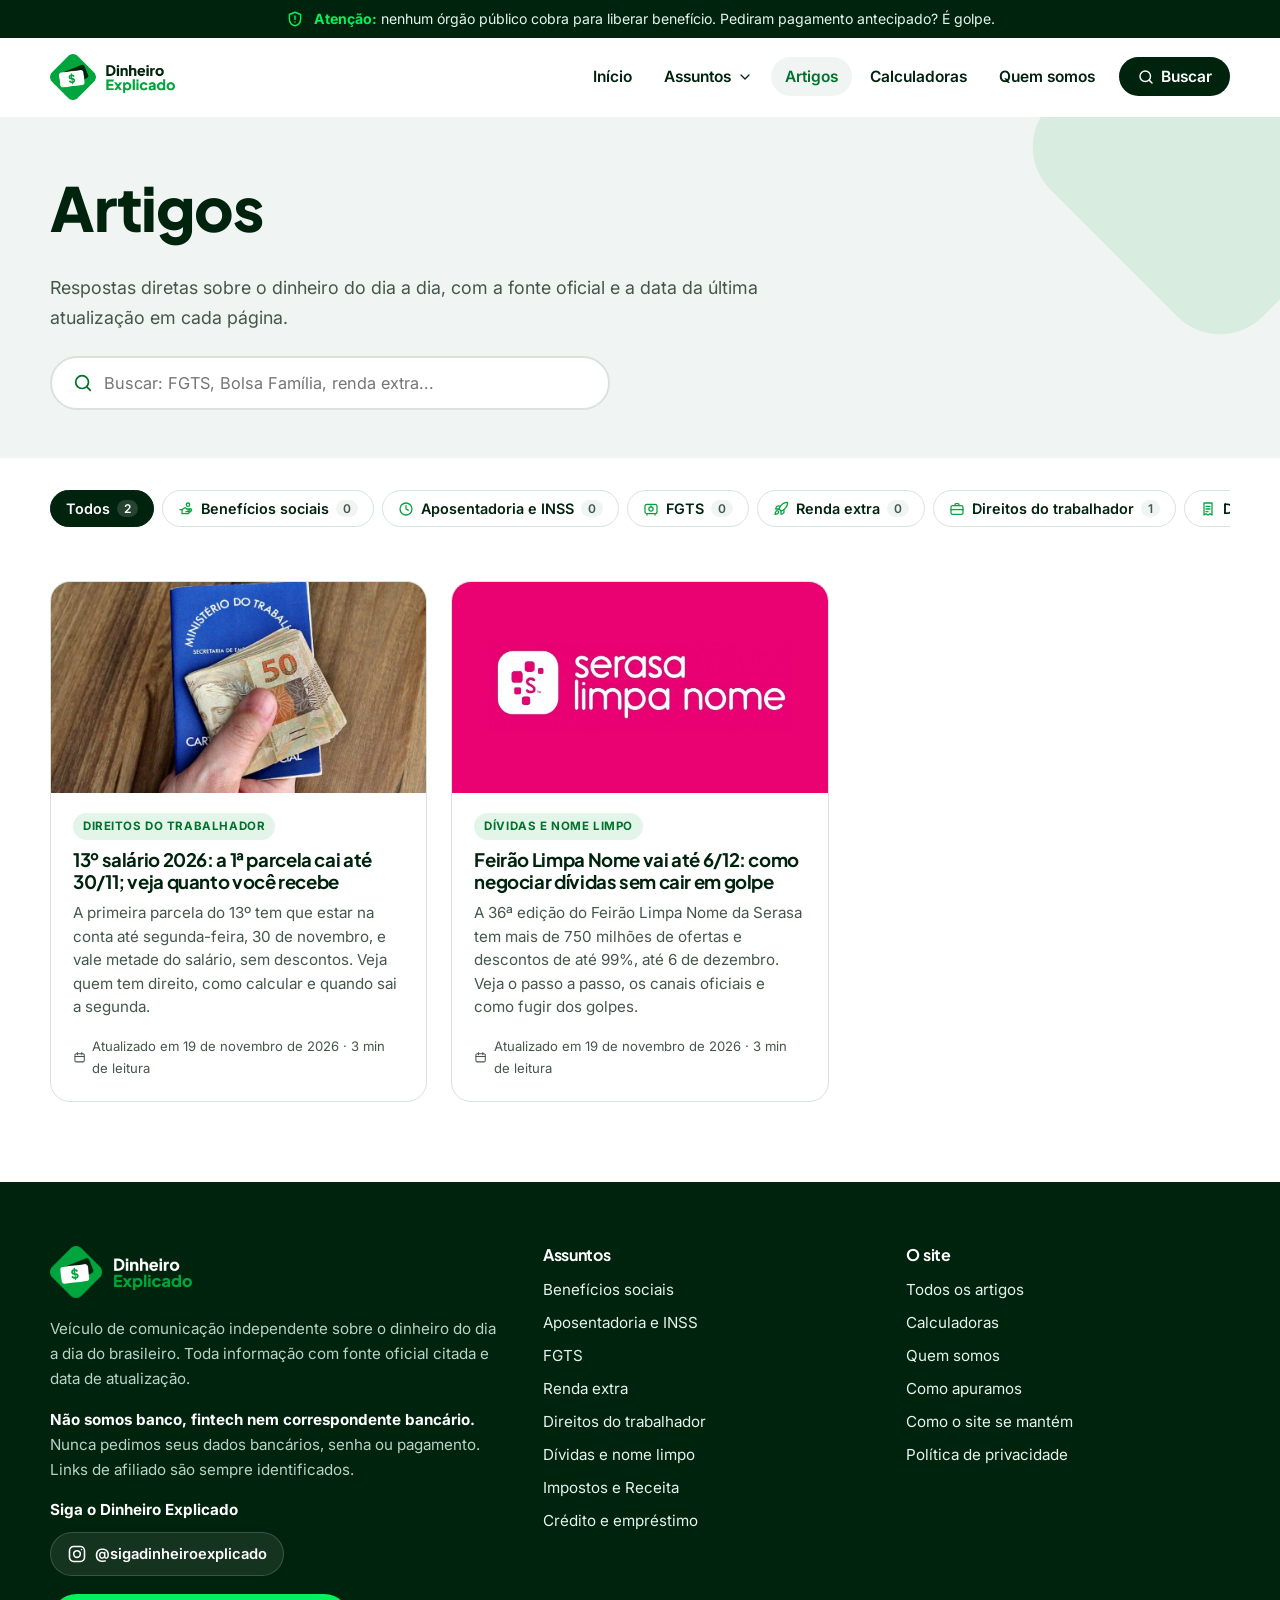
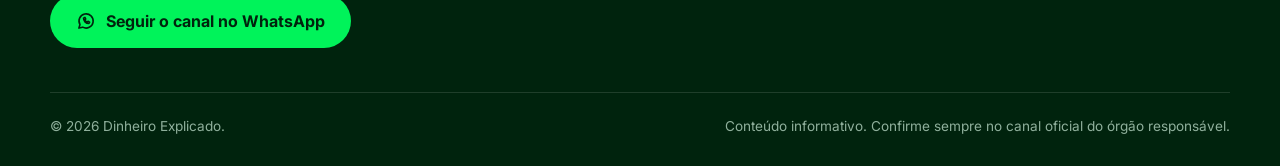
==== commit 81a8260a: "Capas dos artigos do 13º e do Feirão Limpa Nome Co-Authored-By: Claude Opus 5.5 <noreply@anthropic.c" ====
--- a/blog/index.html
+++ b/blog/index.html
@@ -34,10 +34,10 @@
 <div class="filtros" role="group" aria-label="Filtrar por assunto"><button type="button" data-f="" aria-pressed="true">Todos <small>2</small></button><button type="button" data-f="beneficios" aria-pressed="false"><svg width="16" height="16" viewBox="0 0 24 24" fill="none" stroke="currentColor" stroke-width="1.9" stroke-linecap="round" stroke-linejoin="round" aria-hidden="true"><path d="M3 13h3l3.5-2.5a2 2 0 0 1 2.5.2L13 12h3a2 2 0 0 1 0 4h-4"/><path d="M6 13v6h9l5-4.5a1.8 1.8 0 0 0-2.4-2.6L15 14"/><circle cx="15" cy="5.5" r="2.5"/></svg> Benefícios sociais <small>0</small></button><button type="button" data-f="aposentadoria" aria-pressed="false"><svg width="16" height="16" viewBox="0 0 24 24" fill="none" stroke="currentColor" stroke-width="1.9" stroke-linecap="round" stroke-linejoin="round" aria-hidden="true"><circle cx="12" cy="12" r="9"/><path d="M12 7v5l3.5 2"/></svg> Aposentadoria e INSS <small>0</small></button><button type="button" data-f="fgts" aria-pressed="false"><svg width="16" height="16" viewBox="0 0 24 24" fill="none" stroke="currentColor" stroke-width="1.9" stroke-linecap="round" stroke-linejoin="round" aria-hidden="true"><rect x="3" y="5" width="18" height="14" rx="3"/><circle cx="12" cy="12" r="3.2"/><path d="M12 8.8V7M6 19v2M18 19v2"/></svg> FGTS <small>0</small></button><button type="button" data-f="renda-extra" aria-pressed="false"><svg width="16" height="16" viewBox="0 0 24 24" fill="none" stroke="currentColor" stroke-width="1.9" stroke-linecap="round" stroke-linejoin="round" aria-hidden="true"><path d="M5 15c-1.5 1.3-2 5-2 5s3.7-.5 5-2c.7-.8.7-2.1-.1-2.9a2.2 2.2 0 0 0-2.9-.1z"/><path d="M12 15l-3-3a22 22 0 0 1 2-3.9A12.9 12.9 0 0 1 22 2c0 2.7-.8 7.5-6 11a22.4 22.4 0 0 1-4 2z"/><path d="M9 12H4s.5-3 2-4c1.6-1.1 5 0 5 0M12 15v5s3-.5 4-2c1.1-1.6 0-5 0-5"/></svg> Renda extra <small>0</small></button><button type="button" data-f="trabalho" aria-pressed="false"><svg width="16" height="16" viewBox="0 0 24 24" fill="none" stroke="currentColor" stroke-width="1.9" stroke-linecap="round" stroke-linejoin="round" aria-hidden="true"><rect x="3" y="7" width="18" height="13" rx="2.5"/><path d="M9 7V5.5A1.5 1.5 0 0 1 10.5 4h3A1.5 1.5 0 0 1 15 5.5V7M3 13h18"/></svg> Direitos do trabalhador <small>1</small></button><button type="button" data-f="dividas" aria-pressed="false"><svg width="16" height="16" viewBox="0 0 24 24" fill="none" stroke="currentColor" stroke-width="1.9" stroke-linecap="round" stroke-linejoin="round" aria-hidden="true"><path d="M6 3h12v18l-3-2-3 2-3-2-3 2z"/><path d="M9 8h6M9 12h6M9 16h3"/></svg> Dívidas e nome limpo <small>1</small></button><button type="button" data-f="impostos" aria-pressed="false"><svg width="16" height="16" viewBox="0 0 24 24" fill="none" stroke="currentColor" stroke-width="1.9" stroke-linecap="round" stroke-linejoin="round" aria-hidden="true"><path d="M14 3H7a2 2 0 0 0-2 2v14a2 2 0 0 0 2 2h10a2 2 0 0 0 2-2V8z"/><path d="M14 3v5h5M9 13h6M9 17h4"/></svg> Impostos e Receita <small>0</small></button><button type="button" data-f="credito" aria-pressed="false"><svg width="16" height="16" viewBox="0 0 24 24" fill="none" stroke="currentColor" stroke-width="1.9" stroke-linecap="round" stroke-linejoin="round" aria-hidden="true"><rect x="2.5" y="5" width="19" height="14" rx="3"/><path d="M2.5 10h19M6.5 15h4"/></svg> Crédito e empréstimo <small>0</small></button></div>
 <p class="contagem" aria-live="polite"></p>
 <div class="grade-posts" id="lista"><article class="card revela" data-assunto="trabalho" data-busca="13º salário 2026: a 1ª parcela cai até 30/11; veja quanto você recebe a primeira parcela do 13º tem que estar na conta até segunda-feira, 30 de novembro, e vale metade do salário, sem descontos. veja quem tem direito, como calcular e quando sai a segunda. direitos do trabalhador">
-<div class="capa capa-ic cat-trabalho"><svg width="54" height="54" viewBox="0 0 24 24" fill="none" stroke="currentColor" stroke-width="1.9" stroke-linecap="round" stroke-linejoin="round" aria-hidden="true"><rect x="3" y="7" width="18" height="13" rx="2.5"/><path d="M9 7V5.5A1.5 1.5 0 0 1 10.5 4h3A1.5 1.5 0 0 1 15 5.5V7M3 13h18"/></svg></div><div class="corpo"><div class="card-tags"><span class="etiqueta">Direitos do trabalhador</span></div>
+<div class="capa"><img src="../img/capa-13-salario-2026.jpg" alt="Mão segurando notas de 50 reais sobre uma carteira de trabalho azul" loading="lazy"></div><div class="corpo"><div class="card-tags"><span class="etiqueta">Direitos do trabalhador</span></div>
 <h3><a href="../blog/13-salario-2026-primeira-parcela/">13º salário 2026: a 1ª parcela cai até 30/11; veja quanto você recebe</a></h3><p>A primeira parcela do 13º tem que estar na conta até segunda-feira, 30 de novembro, e vale metade do salário, sem descontos. Veja quem tem direito, como calcular e quando sai a segunda.</p>
 <span class="meta"><svg width="15" height="15" viewBox="0 0 24 24" fill="none" stroke="currentColor" stroke-width="1.9" stroke-linecap="round" stroke-linejoin="round" aria-hidden="true"><rect x="3.5" y="5" width="17" height="15" rx="2.5"/><path d="M3.5 10h17M8 3v4M16 3v4"/></svg> Atualizado em 19 de novembro de 2026 · 3 min de leitura</span></div></article><article class="card revela" data-assunto="dividas" data-busca="feirão limpa nome vai até 6/12: como negociar dívidas sem cair em golpe a 36ª edição do feirão limpa nome da serasa tem mais de 750 milhões de ofertas e descontos de até 99%, até 6 de dezembro. veja o passo a passo, os canais oficiais e como fugir dos golpes. dívidas e nome limpo">
-<div class="capa capa-ic cat-dividas"><svg width="54" height="54" viewBox="0 0 24 24" fill="none" stroke="currentColor" stroke-width="1.9" stroke-linecap="round" stroke-linejoin="round" aria-hidden="true"><path d="M6 3h12v18l-3-2-3 2-3-2-3 2z"/><path d="M9 8h6M9 12h6M9 16h3"/></svg></div><div class="corpo"><div class="card-tags"><span class="etiqueta">Dívidas e nome limpo</span></div>
+<div class="capa"><img src="../img/capa-feirao-limpa-nome.jpg" alt="Logotipo do Serasa Limpa Nome em fundo rosa" loading="lazy"></div><div class="corpo"><div class="card-tags"><span class="etiqueta">Dívidas e nome limpo</span></div>
 <h3><a href="../blog/feirao-limpa-nome-serasa-como-negociar/">Feirão Limpa Nome vai até 6/12: como negociar dívidas sem cair em golpe</a></h3><p>A 36ª edição do Feirão Limpa Nome da Serasa tem mais de 750 milhões de ofertas e descontos de até 99%, até 6 de dezembro. Veja o passo a passo, os canais oficiais e como fugir dos golpes.</p>
 <span class="meta"><svg width="15" height="15" viewBox="0 0 24 24" fill="none" stroke="currentColor" stroke-width="1.9" stroke-linecap="round" stroke-linejoin="round" aria-hidden="true"><rect x="3.5" y="5" width="17" height="15" rx="2.5"/><path d="M3.5 10h17M8 3v4M16 3v4"/></svg> Atualizado em 19 de novembro de 2026 · 3 min de leitura</span></div></article></div>
 <div id="nada" hidden><div class="vazio"><svg width="32" height="32" viewBox="0 0 24 24" fill="none" stroke="currentColor" stroke-width="1.9" stroke-linecap="round" stroke-linejoin="round" aria-hidden="true"><path d="M4 5a2 2 0 0 1 2-2h13v15H6a2 2 0 0 0-2 2z"/><path d="M4 20a2 2 0 0 0 2 2h13v-4"/></svg><b>Nenhum artigo encontrado por aqui ainda</b>Em breve você encontra aqui respostas sobre benefícios, aposentadoria, FGTS, renda extra, dívidas e mais.</div></div>
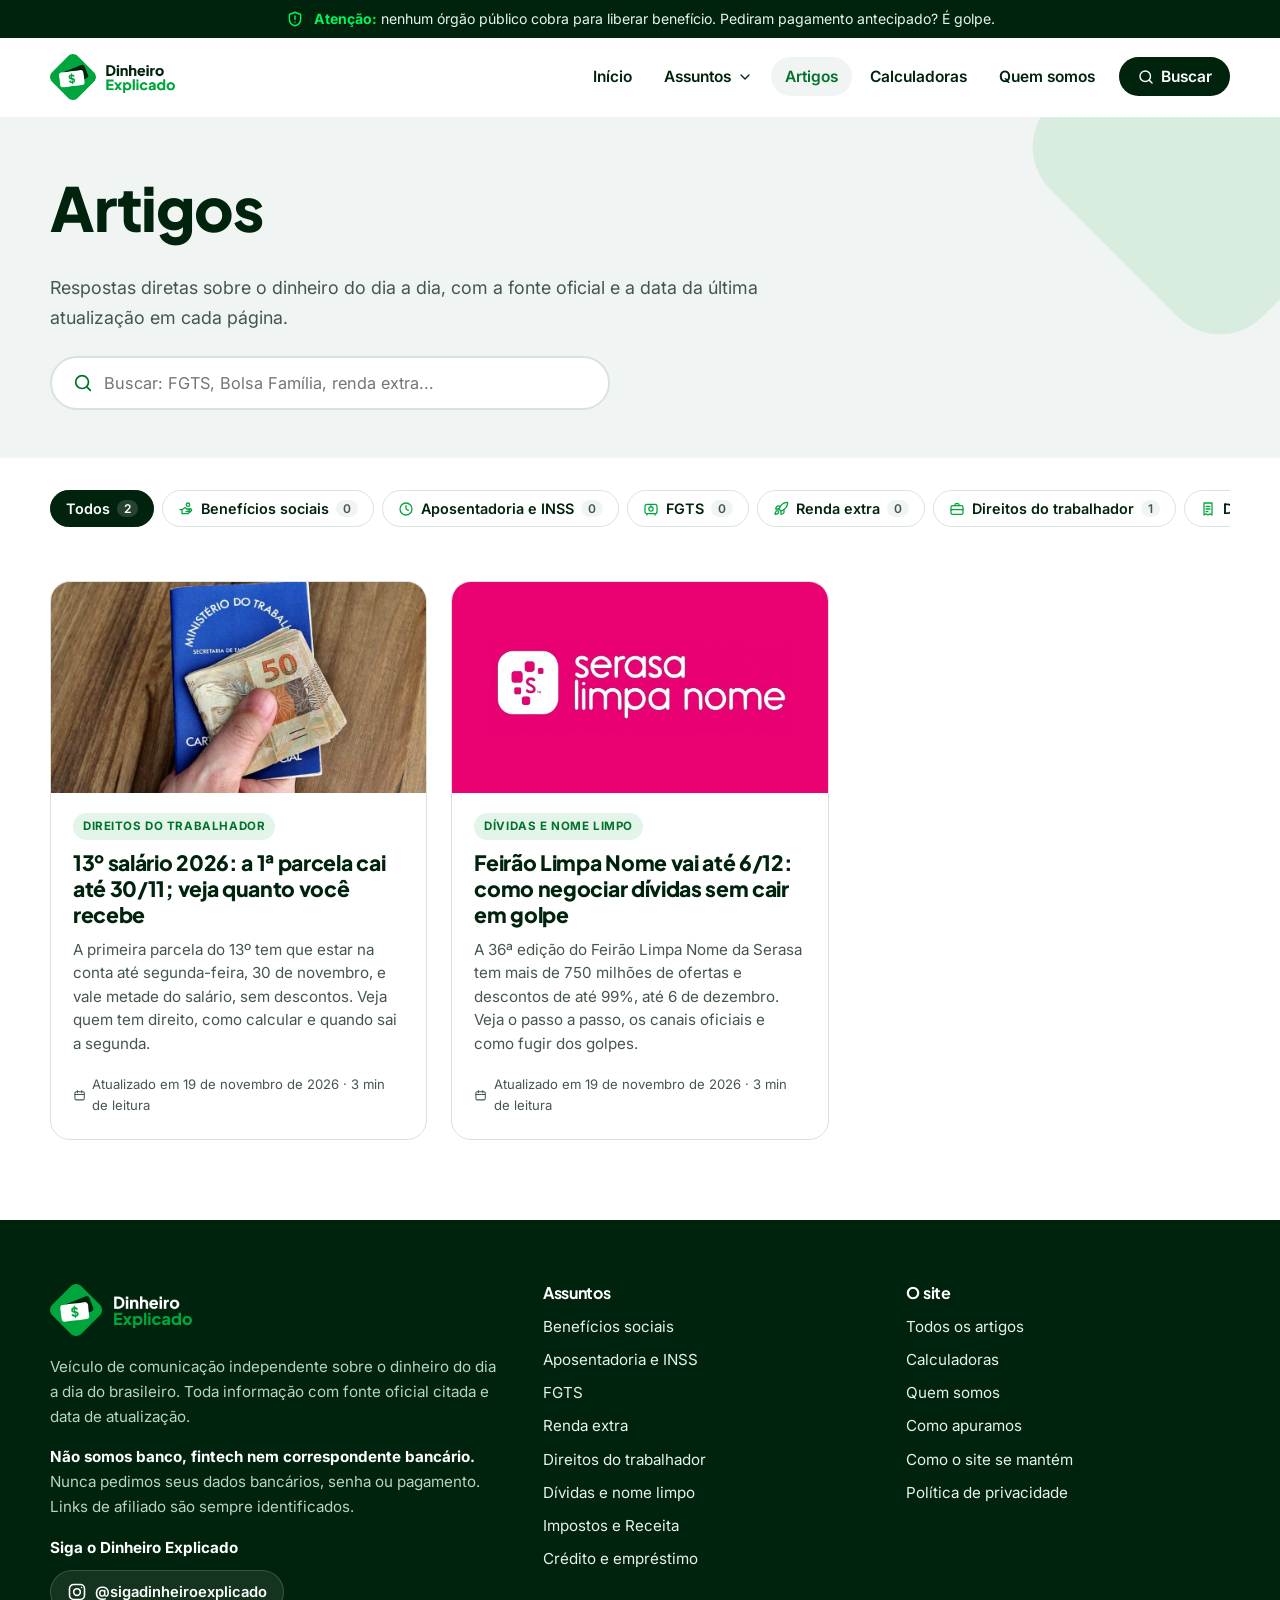
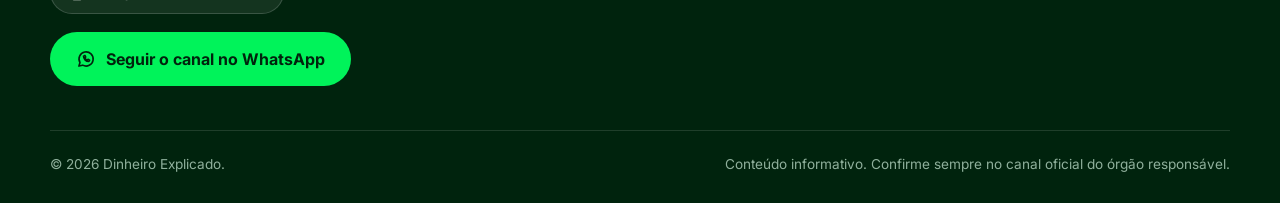
==== commit 526334cc: "Títulos dos cards em destaque e sem subtítulo em Últimos artigos Co-Authored-By: Claude Opus 5.5 <no" ====
--- a/blog/index.html
+++ b/blog/index.html
@@ -10,9 +10,9 @@
 <meta property="og:title" content="Artigos"><meta property="og:description" content="Todos os artigos do Dinheiro Explicado: benefícios, aposentadoria, FGTS, renda extra, crédito, dívidas, impostos e direitos do trabalhador.">
 <meta name="twitter:card" content="summary_large_image">
 <link rel="canonical" href="https://dinheiroexplicado.com.br/blog/"><meta property="og:url" content="https://dinheiroexplicado.com.br/blog/"><meta property="og:image" content="https://dinheiroexplicado.com.br/img/og-padrao.jpg">
-<link rel="icon" href="../favicon.ico?v=4" sizes="any"><link rel="icon" type="image/png" href="../img/favicon-48.png?v=4"><link rel="apple-touch-icon" href="../img/apple-touch-icon.png?v=4">
+<link rel="icon" href="../favicon.ico?v=5" sizes="any"><link rel="icon" type="image/png" href="../img/favicon-48.png?v=5"><link rel="apple-touch-icon" href="../img/apple-touch-icon.png?v=5">
 <link rel="preconnect" href="https://fonts.googleapis.com"><link rel="preconnect" href="https://fonts.gstatic.com" crossorigin><link href="https://fonts.googleapis.com/css2?family=Inter:wght@400;500;600;700&family=Plus+Jakarta+Sans:wght@700;800&display=swap" rel="stylesheet">
-<link rel="stylesheet" href="../assets/site.css?v=4">
+<link rel="stylesheet" href="../assets/site.css?v=5">
 <script>document.documentElement.classList.add('js')</script>
 
 </head>
@@ -20,7 +20,7 @@
 <a class="pular" href="#conteudo">Pular para o conteúdo</a>
 <div class="faixa-golpe" role="note"><div class="wrap"><svg width="18" height="18" viewBox="0 0 24 24" fill="none" stroke="currentColor" stroke-width="1.9" stroke-linecap="round" stroke-linejoin="round" aria-hidden="true"><path d="M12 3 4.5 6v5.5c0 4.6 3.2 8.4 7.5 9.5 4.3-1.1 7.5-4.9 7.5-9.5V6z"/><path d="M12 8v4.5M12 16h.01"/></svg><span><strong>Atenção:</strong> nenhum órgão público cobra para liberar benefício. Pediram pagamento antecipado? É golpe.</span></div></div>
 <header class="topo"><div class="wrap">
-<a class="marca" href="../"><img src="../img/logo.png?v=4" alt="Dinheiro Explicado — página inicial" width="872" height="320"></a>
+<a class="marca" href="../"><img src="../img/logo.png?v=5" alt="Dinheiro Explicado — página inicial" width="872" height="320"></a>
 <button class="btn-menu" aria-expanded="false" aria-controls="menu"><span class="hamb"><i></i><i></i><i></i></span> Menu</button>
 <nav class="menu" id="menu" aria-label="Principal"><a href="../">Início</a><div class="drop"><button type="button" class="drop-btn" aria-expanded="false" aria-controls="drop-assuntos">Assuntos <svg width="16" height="16" viewBox="0 0 24 24" fill="none" stroke="currentColor" stroke-width="1.9" stroke-linecap="round" stroke-linejoin="round" aria-hidden="true"><path d="m6 9 6 6 6-6"/></svg></button><div class="drop-painel" id="drop-assuntos"><a href="../blog/?assunto=beneficios"><span class="ic"><svg width="20" height="20" viewBox="0 0 24 24" fill="none" stroke="currentColor" stroke-width="1.9" stroke-linecap="round" stroke-linejoin="round" aria-hidden="true"><path d="M3 13h3l3.5-2.5a2 2 0 0 1 2.5.2L13 12h3a2 2 0 0 1 0 4h-4"/><path d="M6 13v6h9l5-4.5a1.8 1.8 0 0 0-2.4-2.6L15 14"/><circle cx="15" cy="5.5" r="2.5"/></svg></span><span><b>Benefícios sociais</b><small>Bolsa Família, BPC, Pé-de-Meia, Auxílio Gás e outros: quem tem direito e quando cai.</small></span></a><a href="../blog/?assunto=aposentadoria"><span class="ic"><svg width="20" height="20" viewBox="0 0 24 24" fill="none" stroke="currentColor" stroke-width="1.9" stroke-linecap="round" stroke-linejoin="round" aria-hidden="true"><circle cx="12" cy="12" r="9"/><path d="M12 7v5l3.5 2"/></svg></span><span><b>Aposentadoria e INSS</b><small>Regras, cálculo, revisão e calendário de pagamento do INSS.</small></span></a><a href="../blog/?assunto=fgts"><span class="ic"><svg width="20" height="20" viewBox="0 0 24 24" fill="none" stroke="currentColor" stroke-width="1.9" stroke-linecap="round" stroke-linejoin="round" aria-hidden="true"><rect x="3" y="5" width="18" height="14" rx="3"/><circle cx="12" cy="12" r="3.2"/><path d="M12 8.8V7M6 19v2M18 19v2"/></svg></span><span><b>FGTS</b><small>Saldo, saque-aniversário, saque-rescisão e como consultar o que é seu.</small></span></a><a href="../blog/?assunto=renda-extra"><span class="ic"><svg width="20" height="20" viewBox="0 0 24 24" fill="none" stroke="currentColor" stroke-width="1.9" stroke-linecap="round" stroke-linejoin="round" aria-hidden="true"><path d="M5 15c-1.5 1.3-2 5-2 5s3.7-.5 5-2c.7-.8.7-2.1-.1-2.9a2.2 2.2 0 0 0-2.9-.1z"/><path d="M12 15l-3-3a22 22 0 0 1 2-3.9A12.9 12.9 0 0 1 22 2c0 2.7-.8 7.5-6 11a22.4 22.4 0 0 1-4 2z"/><path d="M9 12H4s.5-3 2-4c1.6-1.1 5 0 5 0M12 15v5s3-.5 4-2c1.1-1.6 0-5 0-5"/></svg></span><span><b>Renda extra</b><small>Ideias reais para ganhar um dinheiro a mais, quanto custa começar e o que evitar.</small></span></a><a href="../blog/?assunto=trabalho"><span class="ic"><svg width="20" height="20" viewBox="0 0 24 24" fill="none" stroke="currentColor" stroke-width="1.9" stroke-linecap="round" stroke-linejoin="round" aria-hidden="true"><rect x="3" y="7" width="18" height="13" rx="2.5"/><path d="M9 7V5.5A1.5 1.5 0 0 1 10.5 4h3A1.5 1.5 0 0 1 15 5.5V7M3 13h18"/></svg></span><span><b>Direitos do trabalhador</b><small>Salário mínimo, 13º, férias, seguro-desemprego, abono PIS/Pasep e rescisão.</small></span></a><a href="../blog/?assunto=dividas"><span class="ic"><svg width="20" height="20" viewBox="0 0 24 24" fill="none" stroke="currentColor" stroke-width="1.9" stroke-linecap="round" stroke-linejoin="round" aria-hidden="true"><path d="M6 3h12v18l-3-2-3 2-3-2-3 2z"/><path d="M9 8h6M9 12h6M9 16h3"/></svg></span><span><b>Dívidas e nome limpo</b><small>Negociação, Desenrola, Serasa e seus direitos na hora de cobrar e ser cobrado.</small></span></a><a href="../blog/?assunto=impostos"><span class="ic"><svg width="20" height="20" viewBox="0 0 24 24" fill="none" stroke="currentColor" stroke-width="1.9" stroke-linecap="round" stroke-linejoin="round" aria-hidden="true"><path d="M14 3H7a2 2 0 0 0-2 2v14a2 2 0 0 0 2 2h10a2 2 0 0 0 2-2V8z"/><path d="M14 3v5h5M9 13h6M9 17h4"/></svg></span><span><b>Impostos e Receita</b><small>Imposto de Renda, restituição, CPF e MEI sem complicação.</small></span></a><a href="../blog/?assunto=credito"><span class="ic"><svg width="20" height="20" viewBox="0 0 24 24" fill="none" stroke="currentColor" stroke-width="1.9" stroke-linecap="round" stroke-linejoin="round" aria-hidden="true"><rect x="2.5" y="5" width="19" height="14" rx="3"/><path d="M2.5 10h19M6.5 15h4"/></svg></span><span><b>Crédito e empréstimo</b><small>Como comparar juros, consignado, cartão e o que olhar antes de assinar.</small></span></a></div></div><a href="../blog/" aria-current="page">Artigos</a><a href="../ferramentas/">Calculadoras</a><a href="../quem-somos/">Quem somos</a><a class="cta-menu" href="../blog/#busca"><svg width="18" height="18" viewBox="0 0 24 24" fill="none" stroke="currentColor" stroke-width="1.9" stroke-linecap="round" stroke-linejoin="round" aria-hidden="true"><circle cx="11" cy="11" r="7"/><path d="m20 20-3.5-3.5"/></svg><span>Buscar</span></a></nav>
 </div></header>
@@ -45,7 +45,7 @@
 </main>
 <footer class="rodape"><div class="wrap">
 <div class="grade">
-<div><img src="../img/logo-branco.png?v=4" alt="Dinheiro Explicado" width="872" height="320">
+<div><img src="../img/logo-branco.png?v=5" alt="Dinheiro Explicado" width="872" height="320">
 <p>Veículo de comunicação independente sobre o dinheiro do dia a dia do brasileiro. Toda informação com fonte oficial citada e data de atualização.</p>
 <p><strong style="color:#fff">Não somos banco, fintech nem correspondente bancário.</strong> Nunca pedimos seus dados bancários, senha ou pagamento. Links de afiliado são sempre identificados.</p>
 <div class="redes"><span>Siga o Dinheiro Explicado</span><a href="https://www.instagram.com/sigadinheiroexplicado/" target="_blank" rel="noopener me" aria-label="Instagram @sigadinheiroexplicado"><svg width="20" height="20" viewBox="0 0 24 24" fill="none" stroke="currentColor" stroke-width="1.9" stroke-linecap="round" stroke-linejoin="round" aria-hidden="true"><rect x="3" y="3" width="18" height="18" rx="5"/><circle cx="12" cy="12" r="4"/><path d="M17.5 6.5h.01"/></svg><b>@sigadinheiroexplicado</b></a></div>
@@ -64,6 +64,6 @@
 <div class="legal"><span>© 2026 Dinheiro Explicado.</span><span>Conteúdo informativo. Confirme sempre no canal oficial do órgão responsável.</span></div>
 </div></footer>
 <button class="ir-topo" type="button" aria-label="Voltar ao topo"><svg width="22" height="22" viewBox="0 0 24 24" fill="none" stroke="currentColor" stroke-width="1.9" stroke-linecap="round" stroke-linejoin="round" aria-hidden="true"><path d="m6 15 6-6 6 6"/></svg></button>
-<script src="../assets/site.js?v=4" defer></script>
+<script src="../assets/site.js?v=5" defer></script>
 </body>
 </html>
--- a/assets/site.css
+++ b/assets/site.css
@@ -399,3 +399,7 @@
 .btn-whats{flex:none;background:#25D366;color:#073B1C!important;text-decoration:none!important;padding:13px 20px}
 .btn-whats:hover{background:var(--noite);color:#fff!important}
 @media (max-width:640px){.cta-whats{flex-wrap:wrap}.cta-whats div{flex-basis:calc(100% - 72px)}.btn-whats{width:100%}}
+.card h3{font-size:1.32rem;font-weight:800;line-height:1.22;letter-spacing:-.015em}
+.card h3 a{color:var(--noite)}
+.card .corpo{gap:10px}
+@media (max-width:640px){.card h3{font-size:1.25rem}}
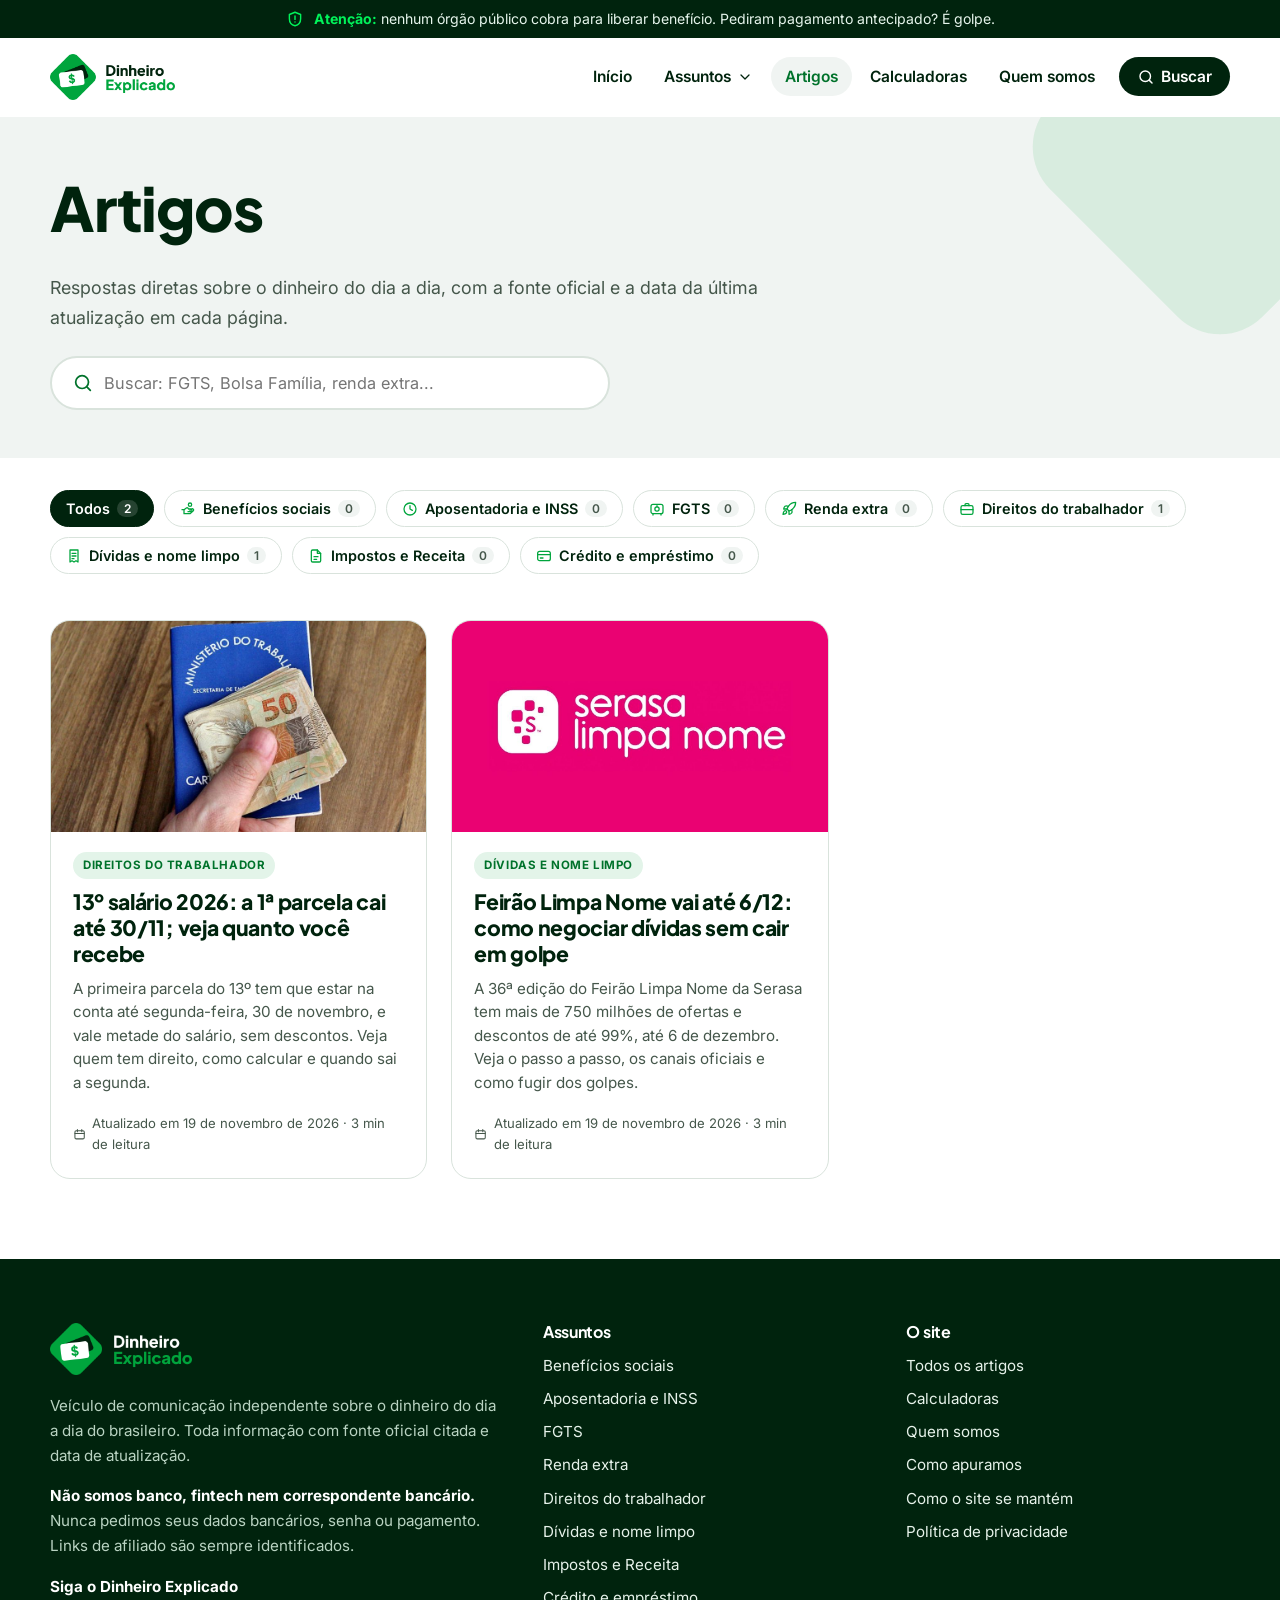
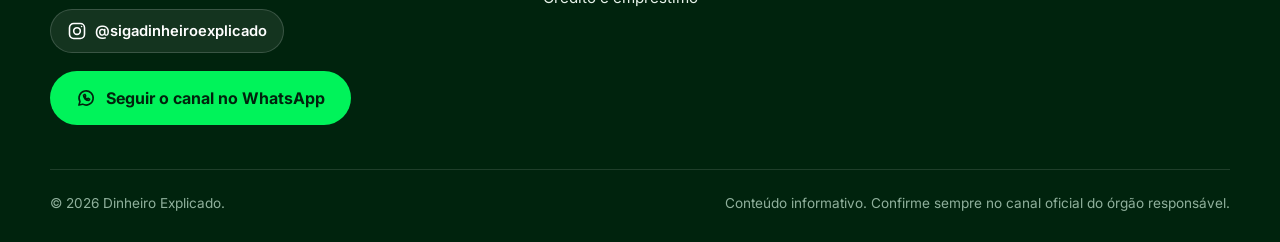
==== commit 2fdb2d91: "Filtros de assunto sem rolagem: quebram linha no computador e viram grade no celular Co-Authored-By:" ====
--- a/blog/index.html
+++ b/blog/index.html
@@ -10,9 +10,9 @@
 <meta property="og:title" content="Artigos"><meta property="og:description" content="Todos os artigos do Dinheiro Explicado: benefícios, aposentadoria, FGTS, renda extra, crédito, dívidas, impostos e direitos do trabalhador.">
 <meta name="twitter:card" content="summary_large_image">
 <link rel="canonical" href="https://dinheiroexplicado.com.br/blog/"><meta property="og:url" content="https://dinheiroexplicado.com.br/blog/"><meta property="og:image" content="https://dinheiroexplicado.com.br/img/og-padrao.jpg">
-<link rel="icon" href="../favicon.ico?v=5" sizes="any"><link rel="icon" type="image/png" href="../img/favicon-48.png?v=5"><link rel="apple-touch-icon" href="../img/apple-touch-icon.png?v=5">
+<link rel="icon" href="../favicon.ico?v=6" sizes="any"><link rel="icon" type="image/png" href="../img/favicon-48.png?v=6"><link rel="apple-touch-icon" href="../img/apple-touch-icon.png?v=6">
 <link rel="preconnect" href="https://fonts.googleapis.com"><link rel="preconnect" href="https://fonts.gstatic.com" crossorigin><link href="https://fonts.googleapis.com/css2?family=Inter:wght@400;500;600;700&family=Plus+Jakarta+Sans:wght@700;800&display=swap" rel="stylesheet">
-<link rel="stylesheet" href="../assets/site.css?v=5">
+<link rel="stylesheet" href="../assets/site.css?v=6">
 <script>document.documentElement.classList.add('js')</script>
 
 </head>
@@ -20,7 +20,7 @@
 <a class="pular" href="#conteudo">Pular para o conteúdo</a>
 <div class="faixa-golpe" role="note"><div class="wrap"><svg width="18" height="18" viewBox="0 0 24 24" fill="none" stroke="currentColor" stroke-width="1.9" stroke-linecap="round" stroke-linejoin="round" aria-hidden="true"><path d="M12 3 4.5 6v5.5c0 4.6 3.2 8.4 7.5 9.5 4.3-1.1 7.5-4.9 7.5-9.5V6z"/><path d="M12 8v4.5M12 16h.01"/></svg><span><strong>Atenção:</strong> nenhum órgão público cobra para liberar benefício. Pediram pagamento antecipado? É golpe.</span></div></div>
 <header class="topo"><div class="wrap">
-<a class="marca" href="../"><img src="../img/logo.png?v=5" alt="Dinheiro Explicado — página inicial" width="872" height="320"></a>
+<a class="marca" href="../"><img src="../img/logo.png?v=6" alt="Dinheiro Explicado — página inicial" width="872" height="320"></a>
 <button class="btn-menu" aria-expanded="false" aria-controls="menu"><span class="hamb"><i></i><i></i><i></i></span> Menu</button>
 <nav class="menu" id="menu" aria-label="Principal"><a href="../">Início</a><div class="drop"><button type="button" class="drop-btn" aria-expanded="false" aria-controls="drop-assuntos">Assuntos <svg width="16" height="16" viewBox="0 0 24 24" fill="none" stroke="currentColor" stroke-width="1.9" stroke-linecap="round" stroke-linejoin="round" aria-hidden="true"><path d="m6 9 6 6 6-6"/></svg></button><div class="drop-painel" id="drop-assuntos"><a href="../blog/?assunto=beneficios"><span class="ic"><svg width="20" height="20" viewBox="0 0 24 24" fill="none" stroke="currentColor" stroke-width="1.9" stroke-linecap="round" stroke-linejoin="round" aria-hidden="true"><path d="M3 13h3l3.5-2.5a2 2 0 0 1 2.5.2L13 12h3a2 2 0 0 1 0 4h-4"/><path d="M6 13v6h9l5-4.5a1.8 1.8 0 0 0-2.4-2.6L15 14"/><circle cx="15" cy="5.5" r="2.5"/></svg></span><span><b>Benefícios sociais</b><small>Bolsa Família, BPC, Pé-de-Meia, Auxílio Gás e outros: quem tem direito e quando cai.</small></span></a><a href="../blog/?assunto=aposentadoria"><span class="ic"><svg width="20" height="20" viewBox="0 0 24 24" fill="none" stroke="currentColor" stroke-width="1.9" stroke-linecap="round" stroke-linejoin="round" aria-hidden="true"><circle cx="12" cy="12" r="9"/><path d="M12 7v5l3.5 2"/></svg></span><span><b>Aposentadoria e INSS</b><small>Regras, cálculo, revisão e calendário de pagamento do INSS.</small></span></a><a href="../blog/?assunto=fgts"><span class="ic"><svg width="20" height="20" viewBox="0 0 24 24" fill="none" stroke="currentColor" stroke-width="1.9" stroke-linecap="round" stroke-linejoin="round" aria-hidden="true"><rect x="3" y="5" width="18" height="14" rx="3"/><circle cx="12" cy="12" r="3.2"/><path d="M12 8.8V7M6 19v2M18 19v2"/></svg></span><span><b>FGTS</b><small>Saldo, saque-aniversário, saque-rescisão e como consultar o que é seu.</small></span></a><a href="../blog/?assunto=renda-extra"><span class="ic"><svg width="20" height="20" viewBox="0 0 24 24" fill="none" stroke="currentColor" stroke-width="1.9" stroke-linecap="round" stroke-linejoin="round" aria-hidden="true"><path d="M5 15c-1.5 1.3-2 5-2 5s3.7-.5 5-2c.7-.8.7-2.1-.1-2.9a2.2 2.2 0 0 0-2.9-.1z"/><path d="M12 15l-3-3a22 22 0 0 1 2-3.9A12.9 12.9 0 0 1 22 2c0 2.7-.8 7.5-6 11a22.4 22.4 0 0 1-4 2z"/><path d="M9 12H4s.5-3 2-4c1.6-1.1 5 0 5 0M12 15v5s3-.5 4-2c1.1-1.6 0-5 0-5"/></svg></span><span><b>Renda extra</b><small>Ideias reais para ganhar um dinheiro a mais, quanto custa começar e o que evitar.</small></span></a><a href="../blog/?assunto=trabalho"><span class="ic"><svg width="20" height="20" viewBox="0 0 24 24" fill="none" stroke="currentColor" stroke-width="1.9" stroke-linecap="round" stroke-linejoin="round" aria-hidden="true"><rect x="3" y="7" width="18" height="13" rx="2.5"/><path d="M9 7V5.5A1.5 1.5 0 0 1 10.5 4h3A1.5 1.5 0 0 1 15 5.5V7M3 13h18"/></svg></span><span><b>Direitos do trabalhador</b><small>Salário mínimo, 13º, férias, seguro-desemprego, abono PIS/Pasep e rescisão.</small></span></a><a href="../blog/?assunto=dividas"><span class="ic"><svg width="20" height="20" viewBox="0 0 24 24" fill="none" stroke="currentColor" stroke-width="1.9" stroke-linecap="round" stroke-linejoin="round" aria-hidden="true"><path d="M6 3h12v18l-3-2-3 2-3-2-3 2z"/><path d="M9 8h6M9 12h6M9 16h3"/></svg></span><span><b>Dívidas e nome limpo</b><small>Negociação, Desenrola, Serasa e seus direitos na hora de cobrar e ser cobrado.</small></span></a><a href="../blog/?assunto=impostos"><span class="ic"><svg width="20" height="20" viewBox="0 0 24 24" fill="none" stroke="currentColor" stroke-width="1.9" stroke-linecap="round" stroke-linejoin="round" aria-hidden="true"><path d="M14 3H7a2 2 0 0 0-2 2v14a2 2 0 0 0 2 2h10a2 2 0 0 0 2-2V8z"/><path d="M14 3v5h5M9 13h6M9 17h4"/></svg></span><span><b>Impostos e Receita</b><small>Imposto de Renda, restituição, CPF e MEI sem complicação.</small></span></a><a href="../blog/?assunto=credito"><span class="ic"><svg width="20" height="20" viewBox="0 0 24 24" fill="none" stroke="currentColor" stroke-width="1.9" stroke-linecap="round" stroke-linejoin="round" aria-hidden="true"><rect x="2.5" y="5" width="19" height="14" rx="3"/><path d="M2.5 10h19M6.5 15h4"/></svg></span><span><b>Crédito e empréstimo</b><small>Como comparar juros, consignado, cartão e o que olhar antes de assinar.</small></span></a></div></div><a href="../blog/" aria-current="page">Artigos</a><a href="../ferramentas/">Calculadoras</a><a href="../quem-somos/">Quem somos</a><a class="cta-menu" href="../blog/#busca"><svg width="18" height="18" viewBox="0 0 24 24" fill="none" stroke="currentColor" stroke-width="1.9" stroke-linecap="round" stroke-linejoin="round" aria-hidden="true"><circle cx="11" cy="11" r="7"/><path d="m20 20-3.5-3.5"/></svg><span>Buscar</span></a></nav>
 </div></header>
@@ -45,7 +45,7 @@
 </main>
 <footer class="rodape"><div class="wrap">
 <div class="grade">
-<div><img src="../img/logo-branco.png?v=5" alt="Dinheiro Explicado" width="872" height="320">
+<div><img src="../img/logo-branco.png?v=6" alt="Dinheiro Explicado" width="872" height="320">
 <p>Veículo de comunicação independente sobre o dinheiro do dia a dia do brasileiro. Toda informação com fonte oficial citada e data de atualização.</p>
 <p><strong style="color:#fff">Não somos banco, fintech nem correspondente bancário.</strong> Nunca pedimos seus dados bancários, senha ou pagamento. Links de afiliado são sempre identificados.</p>
 <div class="redes"><span>Siga o Dinheiro Explicado</span><a href="https://www.instagram.com/sigadinheiroexplicado/" target="_blank" rel="noopener me" aria-label="Instagram @sigadinheiroexplicado"><svg width="20" height="20" viewBox="0 0 24 24" fill="none" stroke="currentColor" stroke-width="1.9" stroke-linecap="round" stroke-linejoin="round" aria-hidden="true"><rect x="3" y="3" width="18" height="18" rx="5"/><circle cx="12" cy="12" r="4"/><path d="M17.5 6.5h.01"/></svg><b>@sigadinheiroexplicado</b></a></div>
@@ -64,6 +64,6 @@
 <div class="legal"><span>© 2026 Dinheiro Explicado.</span><span>Conteúdo informativo. Confirme sempre no canal oficial do órgão responsável.</span></div>
 </div></footer>
 <button class="ir-topo" type="button" aria-label="Voltar ao topo"><svg width="22" height="22" viewBox="0 0 24 24" fill="none" stroke="currentColor" stroke-width="1.9" stroke-linecap="round" stroke-linejoin="round" aria-hidden="true"><path d="m6 15 6-6 6 6"/></svg></button>
-<script src="../assets/site.js?v=5" defer></script>
+<script src="../assets/site.js?v=6" defer></script>
 </body>
 </html>
--- a/assets/site.css
+++ b/assets/site.css
@@ -403,3 +403,12 @@
 .card h3 a{color:var(--noite)}
 .card .corpo{gap:10px}
 @media (max-width:640px){.card h3{font-size:1.25rem}}
+/* filtros sem rolagem */
+.filtros{flex-wrap:wrap;overflow:visible;padding-bottom:0;gap:10px}
+.filtros button{flex:0 0 auto}
+@media (max-width:640px){
+  .filtros{display:grid;grid-template-columns:repeat(2,minmax(0,1fr));gap:8px}
+  .filtros button{justify-content:flex-start;padding:10px 12px;font-size:.86rem;border-radius:14px;text-align:left;line-height:1.2}
+  .filtros button small{margin-left:auto}
+  .filtros button:first-child{grid-column:1/-1;justify-content:center}
+}
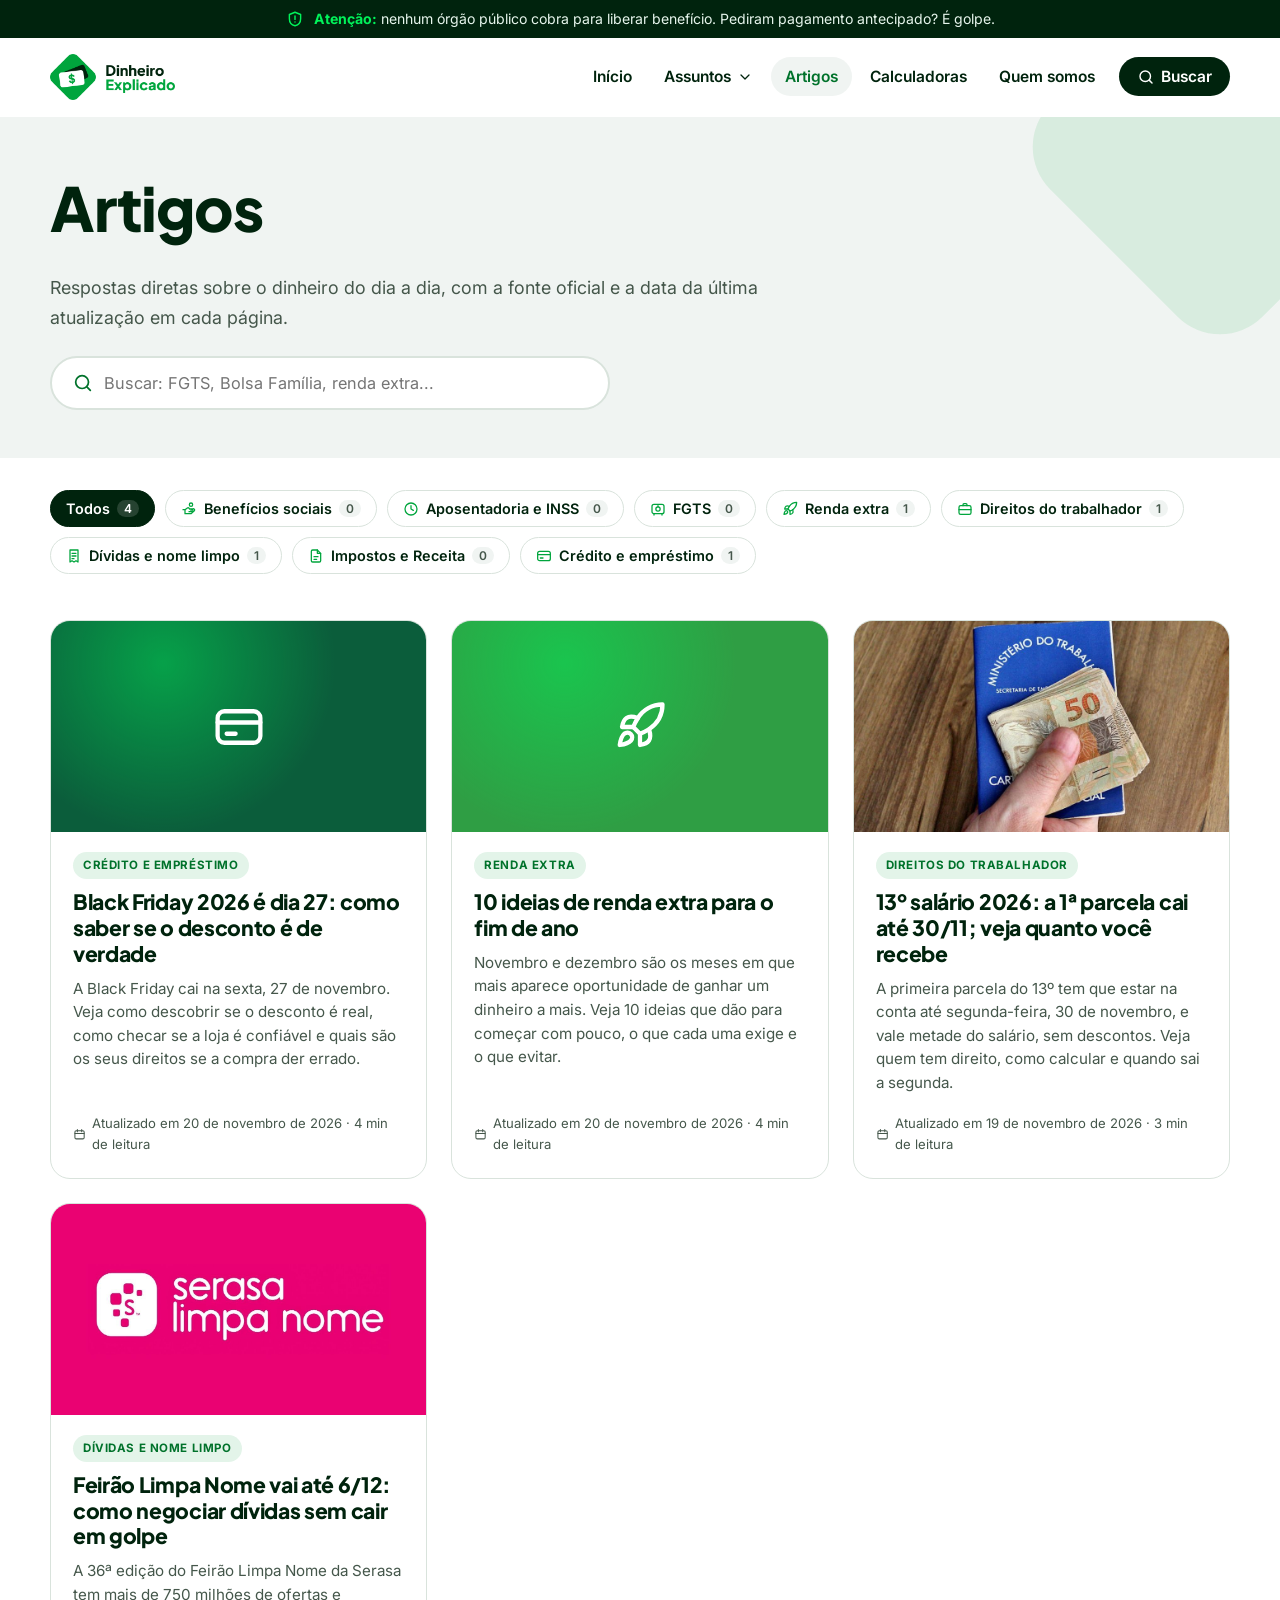
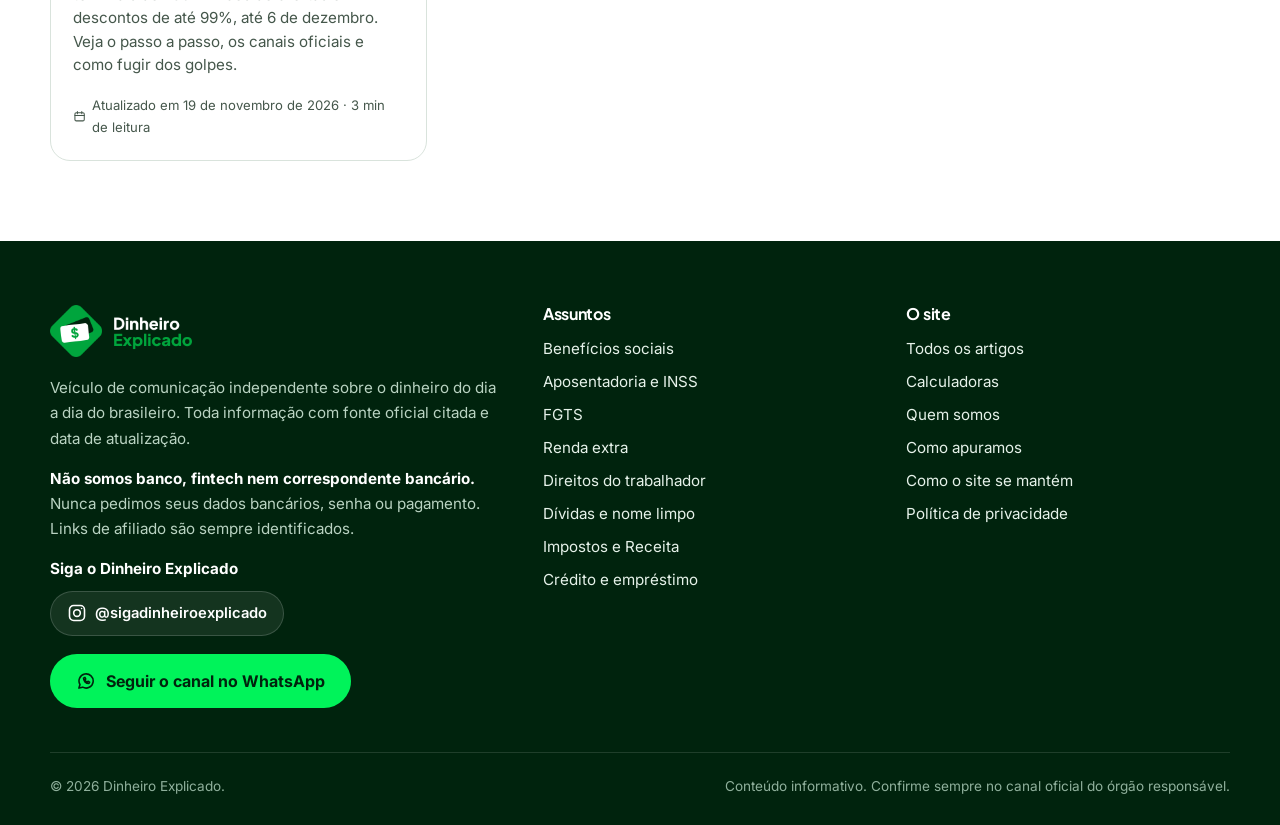
==== commit 4c62414c: "Publica: Black Friday 2026 e 10 ideias de renda extra para o fim de ano Co-Authored-By: Claude Opus " ====
--- a/blog/index.html
+++ b/blog/index.html
@@ -9,7 +9,7 @@
 <meta property="og:type" content="website"><meta property="og:site_name" content="Dinheiro Explicado"><meta property="og:locale" content="pt_BR">
 <meta property="og:title" content="Artigos"><meta property="og:description" content="Todos os artigos do Dinheiro Explicado: benefícios, aposentadoria, FGTS, renda extra, crédito, dívidas, impostos e direitos do trabalhador.">
 <meta name="twitter:card" content="summary_large_image">
-<link rel="canonical" href="https://dinheiroexplicado.com.br/blog/"><meta property="og:url" content="https://dinheiroexplicado.com.br/blog/"><meta property="og:image" content="https://dinheiroexplicado.com.br/img/og-padrao.jpg">
+<link rel="canonical" href="https://dinheiroexplicado.com.br/blog/"><meta property="og:url" content="https://dinheiroexplicado.com.br/blog/"><meta property="og:image" content="https://dinheiroexplicado.com.br/img/og-padrao.jpg"><meta property="og:image:secure_url" content="https://dinheiroexplicado.com.br/img/og-padrao.jpg"><meta property="og:image:type" content="image/jpeg"><meta property="og:image:width" content="1200"><meta property="og:image:height" content="630"><meta property="og:image:alt" content="Artigos"><meta name="twitter:title" content="Artigos"><meta name="twitter:description" content="Todos os artigos do Dinheiro Explicado: benefícios, aposentadoria, FGTS, renda extra, crédito, dívidas, impostos e direitos do trabalhador."><meta name="twitter:image" content="https://dinheiroexplicado.com.br/img/og-padrao.jpg">
 <link rel="icon" href="../favicon.ico?v=6" sizes="any"><link rel="icon" type="image/png" href="../img/favicon-48.png?v=6"><link rel="apple-touch-icon" href="../img/apple-touch-icon.png?v=6">
 <link rel="preconnect" href="https://fonts.googleapis.com"><link rel="preconnect" href="https://fonts.gstatic.com" crossorigin><link href="https://fonts.googleapis.com/css2?family=Inter:wght@400;500;600;700&family=Plus+Jakarta+Sans:wght@700;800&display=swap" rel="stylesheet">
 <link rel="stylesheet" href="../assets/site.css?v=6">
@@ -31,9 +31,15 @@
 <div class="busca"><label class="sr" for="busca">Buscar artigo</label><svg width="22" height="22" viewBox="0 0 24 24" fill="none" stroke="currentColor" stroke-width="1.9" stroke-linecap="round" stroke-linejoin="round" aria-hidden="true"><circle cx="11" cy="11" r="7"/><path d="m20 20-3.5-3.5"/></svg><input id="busca" type="search" placeholder="Buscar: FGTS, Bolsa Família, renda extra..." autocomplete="off"></div>
 </div></section>
 <section class="secao" style="padding-top:32px"><div class="wrap">
-<div class="filtros" role="group" aria-label="Filtrar por assunto"><button type="button" data-f="" aria-pressed="true">Todos <small>2</small></button><button type="button" data-f="beneficios" aria-pressed="false"><svg width="16" height="16" viewBox="0 0 24 24" fill="none" stroke="currentColor" stroke-width="1.9" stroke-linecap="round" stroke-linejoin="round" aria-hidden="true"><path d="M3 13h3l3.5-2.5a2 2 0 0 1 2.5.2L13 12h3a2 2 0 0 1 0 4h-4"/><path d="M6 13v6h9l5-4.5a1.8 1.8 0 0 0-2.4-2.6L15 14"/><circle cx="15" cy="5.5" r="2.5"/></svg> Benefícios sociais <small>0</small></button><button type="button" data-f="aposentadoria" aria-pressed="false"><svg width="16" height="16" viewBox="0 0 24 24" fill="none" stroke="currentColor" stroke-width="1.9" stroke-linecap="round" stroke-linejoin="round" aria-hidden="true"><circle cx="12" cy="12" r="9"/><path d="M12 7v5l3.5 2"/></svg> Aposentadoria e INSS <small>0</small></button><button type="button" data-f="fgts" aria-pressed="false"><svg width="16" height="16" viewBox="0 0 24 24" fill="none" stroke="currentColor" stroke-width="1.9" stroke-linecap="round" stroke-linejoin="round" aria-hidden="true"><rect x="3" y="5" width="18" height="14" rx="3"/><circle cx="12" cy="12" r="3.2"/><path d="M12 8.8V7M6 19v2M18 19v2"/></svg> FGTS <small>0</small></button><button type="button" data-f="renda-extra" aria-pressed="false"><svg width="16" height="16" viewBox="0 0 24 24" fill="none" stroke="currentColor" stroke-width="1.9" stroke-linecap="round" stroke-linejoin="round" aria-hidden="true"><path d="M5 15c-1.5 1.3-2 5-2 5s3.7-.5 5-2c.7-.8.7-2.1-.1-2.9a2.2 2.2 0 0 0-2.9-.1z"/><path d="M12 15l-3-3a22 22 0 0 1 2-3.9A12.9 12.9 0 0 1 22 2c0 2.7-.8 7.5-6 11a22.4 22.4 0 0 1-4 2z"/><path d="M9 12H4s.5-3 2-4c1.6-1.1 5 0 5 0M12 15v5s3-.5 4-2c1.1-1.6 0-5 0-5"/></svg> Renda extra <small>0</small></button><button type="button" data-f="trabalho" aria-pressed="false"><svg width="16" height="16" viewBox="0 0 24 24" fill="none" stroke="currentColor" stroke-width="1.9" stroke-linecap="round" stroke-linejoin="round" aria-hidden="true"><rect x="3" y="7" width="18" height="13" rx="2.5"/><path d="M9 7V5.5A1.5 1.5 0 0 1 10.5 4h3A1.5 1.5 0 0 1 15 5.5V7M3 13h18"/></svg> Direitos do trabalhador <small>1</small></button><button type="button" data-f="dividas" aria-pressed="false"><svg width="16" height="16" viewBox="0 0 24 24" fill="none" stroke="currentColor" stroke-width="1.9" stroke-linecap="round" stroke-linejoin="round" aria-hidden="true"><path d="M6 3h12v18l-3-2-3 2-3-2-3 2z"/><path d="M9 8h6M9 12h6M9 16h3"/></svg> Dívidas e nome limpo <small>1</small></button><button type="button" data-f="impostos" aria-pressed="false"><svg width="16" height="16" viewBox="0 0 24 24" fill="none" stroke="currentColor" stroke-width="1.9" stroke-linecap="round" stroke-linejoin="round" aria-hidden="true"><path d="M14 3H7a2 2 0 0 0-2 2v14a2 2 0 0 0 2 2h10a2 2 0 0 0 2-2V8z"/><path d="M14 3v5h5M9 13h6M9 17h4"/></svg> Impostos e Receita <small>0</small></button><button type="button" data-f="credito" aria-pressed="false"><svg width="16" height="16" viewBox="0 0 24 24" fill="none" stroke="currentColor" stroke-width="1.9" stroke-linecap="round" stroke-linejoin="round" aria-hidden="true"><rect x="2.5" y="5" width="19" height="14" rx="3"/><path d="M2.5 10h19M6.5 15h4"/></svg> Crédito e empréstimo <small>0</small></button></div>
+<div class="filtros" role="group" aria-label="Filtrar por assunto"><button type="button" data-f="" aria-pressed="true">Todos <small>4</small></button><button type="button" data-f="beneficios" aria-pressed="false"><svg width="16" height="16" viewBox="0 0 24 24" fill="none" stroke="currentColor" stroke-width="1.9" stroke-linecap="round" stroke-linejoin="round" aria-hidden="true"><path d="M3 13h3l3.5-2.5a2 2 0 0 1 2.5.2L13 12h3a2 2 0 0 1 0 4h-4"/><path d="M6 13v6h9l5-4.5a1.8 1.8 0 0 0-2.4-2.6L15 14"/><circle cx="15" cy="5.5" r="2.5"/></svg> Benefícios sociais <small>0</small></button><button type="button" data-f="aposentadoria" aria-pressed="false"><svg width="16" height="16" viewBox="0 0 24 24" fill="none" stroke="currentColor" stroke-width="1.9" stroke-linecap="round" stroke-linejoin="round" aria-hidden="true"><circle cx="12" cy="12" r="9"/><path d="M12 7v5l3.5 2"/></svg> Aposentadoria e INSS <small>0</small></button><button type="button" data-f="fgts" aria-pressed="false"><svg width="16" height="16" viewBox="0 0 24 24" fill="none" stroke="currentColor" stroke-width="1.9" stroke-linecap="round" stroke-linejoin="round" aria-hidden="true"><rect x="3" y="5" width="18" height="14" rx="3"/><circle cx="12" cy="12" r="3.2"/><path d="M12 8.8V7M6 19v2M18 19v2"/></svg> FGTS <small>0</small></button><button type="button" data-f="renda-extra" aria-pressed="false"><svg width="16" height="16" viewBox="0 0 24 24" fill="none" stroke="currentColor" stroke-width="1.9" stroke-linecap="round" stroke-linejoin="round" aria-hidden="true"><path d="M5 15c-1.5 1.3-2 5-2 5s3.7-.5 5-2c.7-.8.7-2.1-.1-2.9a2.2 2.2 0 0 0-2.9-.1z"/><path d="M12 15l-3-3a22 22 0 0 1 2-3.9A12.9 12.9 0 0 1 22 2c0 2.7-.8 7.5-6 11a22.4 22.4 0 0 1-4 2z"/><path d="M9 12H4s.5-3 2-4c1.6-1.1 5 0 5 0M12 15v5s3-.5 4-2c1.1-1.6 0-5 0-5"/></svg> Renda extra <small>1</small></button><button type="button" data-f="trabalho" aria-pressed="false"><svg width="16" height="16" viewBox="0 0 24 24" fill="none" stroke="currentColor" stroke-width="1.9" stroke-linecap="round" stroke-linejoin="round" aria-hidden="true"><rect x="3" y="7" width="18" height="13" rx="2.5"/><path d="M9 7V5.5A1.5 1.5 0 0 1 10.5 4h3A1.5 1.5 0 0 1 15 5.5V7M3 13h18"/></svg> Direitos do trabalhador <small>1</small></button><button type="button" data-f="dividas" aria-pressed="false"><svg width="16" height="16" viewBox="0 0 24 24" fill="none" stroke="currentColor" stroke-width="1.9" stroke-linecap="round" stroke-linejoin="round" aria-hidden="true"><path d="M6 3h12v18l-3-2-3 2-3-2-3 2z"/><path d="M9 8h6M9 12h6M9 16h3"/></svg> Dívidas e nome limpo <small>1</small></button><button type="button" data-f="impostos" aria-pressed="false"><svg width="16" height="16" viewBox="0 0 24 24" fill="none" stroke="currentColor" stroke-width="1.9" stroke-linecap="round" stroke-linejoin="round" aria-hidden="true"><path d="M14 3H7a2 2 0 0 0-2 2v14a2 2 0 0 0 2 2h10a2 2 0 0 0 2-2V8z"/><path d="M14 3v5h5M9 13h6M9 17h4"/></svg> Impostos e Receita <small>0</small></button><button type="button" data-f="credito" aria-pressed="false"><svg width="16" height="16" viewBox="0 0 24 24" fill="none" stroke="currentColor" stroke-width="1.9" stroke-linecap="round" stroke-linejoin="round" aria-hidden="true"><rect x="2.5" y="5" width="19" height="14" rx="3"/><path d="M2.5 10h19M6.5 15h4"/></svg> Crédito e empréstimo <small>1</small></button></div>
 <p class="contagem" aria-live="polite"></p>
-<div class="grade-posts" id="lista"><article class="card revela" data-assunto="trabalho" data-busca="13º salário 2026: a 1ª parcela cai até 30/11; veja quanto você recebe a primeira parcela do 13º tem que estar na conta até segunda-feira, 30 de novembro, e vale metade do salário, sem descontos. veja quem tem direito, como calcular e quando sai a segunda. direitos do trabalhador">
+<div class="grade-posts" id="lista"><article class="card revela" data-assunto="credito" data-busca="black friday 2026 é dia 27: como saber se o desconto é de verdade a black friday cai na sexta, 27 de novembro. veja como descobrir se o desconto é real, como checar se a loja é confiável e quais são os seus direitos se a compra der errado. crédito e empréstimo">
+<div class="capa capa-ic cat-credito"><svg width="54" height="54" viewBox="0 0 24 24" fill="none" stroke="currentColor" stroke-width="1.9" stroke-linecap="round" stroke-linejoin="round" aria-hidden="true"><rect x="2.5" y="5" width="19" height="14" rx="3"/><path d="M2.5 10h19M6.5 15h4"/></svg></div><div class="corpo"><div class="card-tags"><span class="etiqueta">Crédito e empréstimo</span></div>
+<h3><a href="../blog/black-friday-2026-desconto-de-verdade/">Black Friday 2026 é dia 27: como saber se o desconto é de verdade</a></h3><p>A Black Friday cai na sexta, 27 de novembro. Veja como descobrir se o desconto é real, como checar se a loja é confiável e quais são os seus direitos se a compra der errado.</p>
+<span class="meta"><svg width="15" height="15" viewBox="0 0 24 24" fill="none" stroke="currentColor" stroke-width="1.9" stroke-linecap="round" stroke-linejoin="round" aria-hidden="true"><rect x="3.5" y="5" width="17" height="15" rx="2.5"/><path d="M3.5 10h17M8 3v4M16 3v4"/></svg> Atualizado em 20 de novembro de 2026 · 4 min de leitura</span></div></article><article class="card revela" data-assunto="renda-extra" data-busca="10 ideias de renda extra para o fim de ano novembro e dezembro são os meses em que mais aparece oportunidade de ganhar um dinheiro a mais. veja 10 ideias que dão para começar com pouco, o que cada uma exige e o que evitar. renda extra">
+<div class="capa capa-ic cat-renda-extra"><svg width="54" height="54" viewBox="0 0 24 24" fill="none" stroke="currentColor" stroke-width="1.9" stroke-linecap="round" stroke-linejoin="round" aria-hidden="true"><path d="M5 15c-1.5 1.3-2 5-2 5s3.7-.5 5-2c.7-.8.7-2.1-.1-2.9a2.2 2.2 0 0 0-2.9-.1z"/><path d="M12 15l-3-3a22 22 0 0 1 2-3.9A12.9 12.9 0 0 1 22 2c0 2.7-.8 7.5-6 11a22.4 22.4 0 0 1-4 2z"/><path d="M9 12H4s.5-3 2-4c1.6-1.1 5 0 5 0M12 15v5s3-.5 4-2c1.1-1.6 0-5 0-5"/></svg></div><div class="corpo"><div class="card-tags"><span class="etiqueta">Renda extra</span></div>
+<h3><a href="../blog/ideias-renda-extra-fim-de-ano/">10 ideias de renda extra para o fim de ano</a></h3><p>Novembro e dezembro são os meses em que mais aparece oportunidade de ganhar um dinheiro a mais. Veja 10 ideias que dão para começar com pouco, o que cada uma exige e o que evitar.</p>
+<span class="meta"><svg width="15" height="15" viewBox="0 0 24 24" fill="none" stroke="currentColor" stroke-width="1.9" stroke-linecap="round" stroke-linejoin="round" aria-hidden="true"><rect x="3.5" y="5" width="17" height="15" rx="2.5"/><path d="M3.5 10h17M8 3v4M16 3v4"/></svg> Atualizado em 20 de novembro de 2026 · 4 min de leitura</span></div></article><article class="card revela" data-assunto="trabalho" data-busca="13º salário 2026: a 1ª parcela cai até 30/11; veja quanto você recebe a primeira parcela do 13º tem que estar na conta até segunda-feira, 30 de novembro, e vale metade do salário, sem descontos. veja quem tem direito, como calcular e quando sai a segunda. direitos do trabalhador">
 <div class="capa"><img src="../img/capa-13-salario-2026.jpg" alt="Mão segurando notas de 50 reais sobre uma carteira de trabalho azul" loading="lazy"></div><div class="corpo"><div class="card-tags"><span class="etiqueta">Direitos do trabalhador</span></div>
 <h3><a href="../blog/13-salario-2026-primeira-parcela/">13º salário 2026: a 1ª parcela cai até 30/11; veja quanto você recebe</a></h3><p>A primeira parcela do 13º tem que estar na conta até segunda-feira, 30 de novembro, e vale metade do salário, sem descontos. Veja quem tem direito, como calcular e quando sai a segunda.</p>
 <span class="meta"><svg width="15" height="15" viewBox="0 0 24 24" fill="none" stroke="currentColor" stroke-width="1.9" stroke-linecap="round" stroke-linejoin="round" aria-hidden="true"><rect x="3.5" y="5" width="17" height="15" rx="2.5"/><path d="M3.5 10h17M8 3v4M16 3v4"/></svg> Atualizado em 19 de novembro de 2026 · 3 min de leitura</span></div></article><article class="card revela" data-assunto="dividas" data-busca="feirão limpa nome vai até 6/12: como negociar dívidas sem cair em golpe a 36ª edição do feirão limpa nome da serasa tem mais de 750 milhões de ofertas e descontos de até 99%, até 6 de dezembro. veja o passo a passo, os canais oficiais e como fugir dos golpes. dívidas e nome limpo">
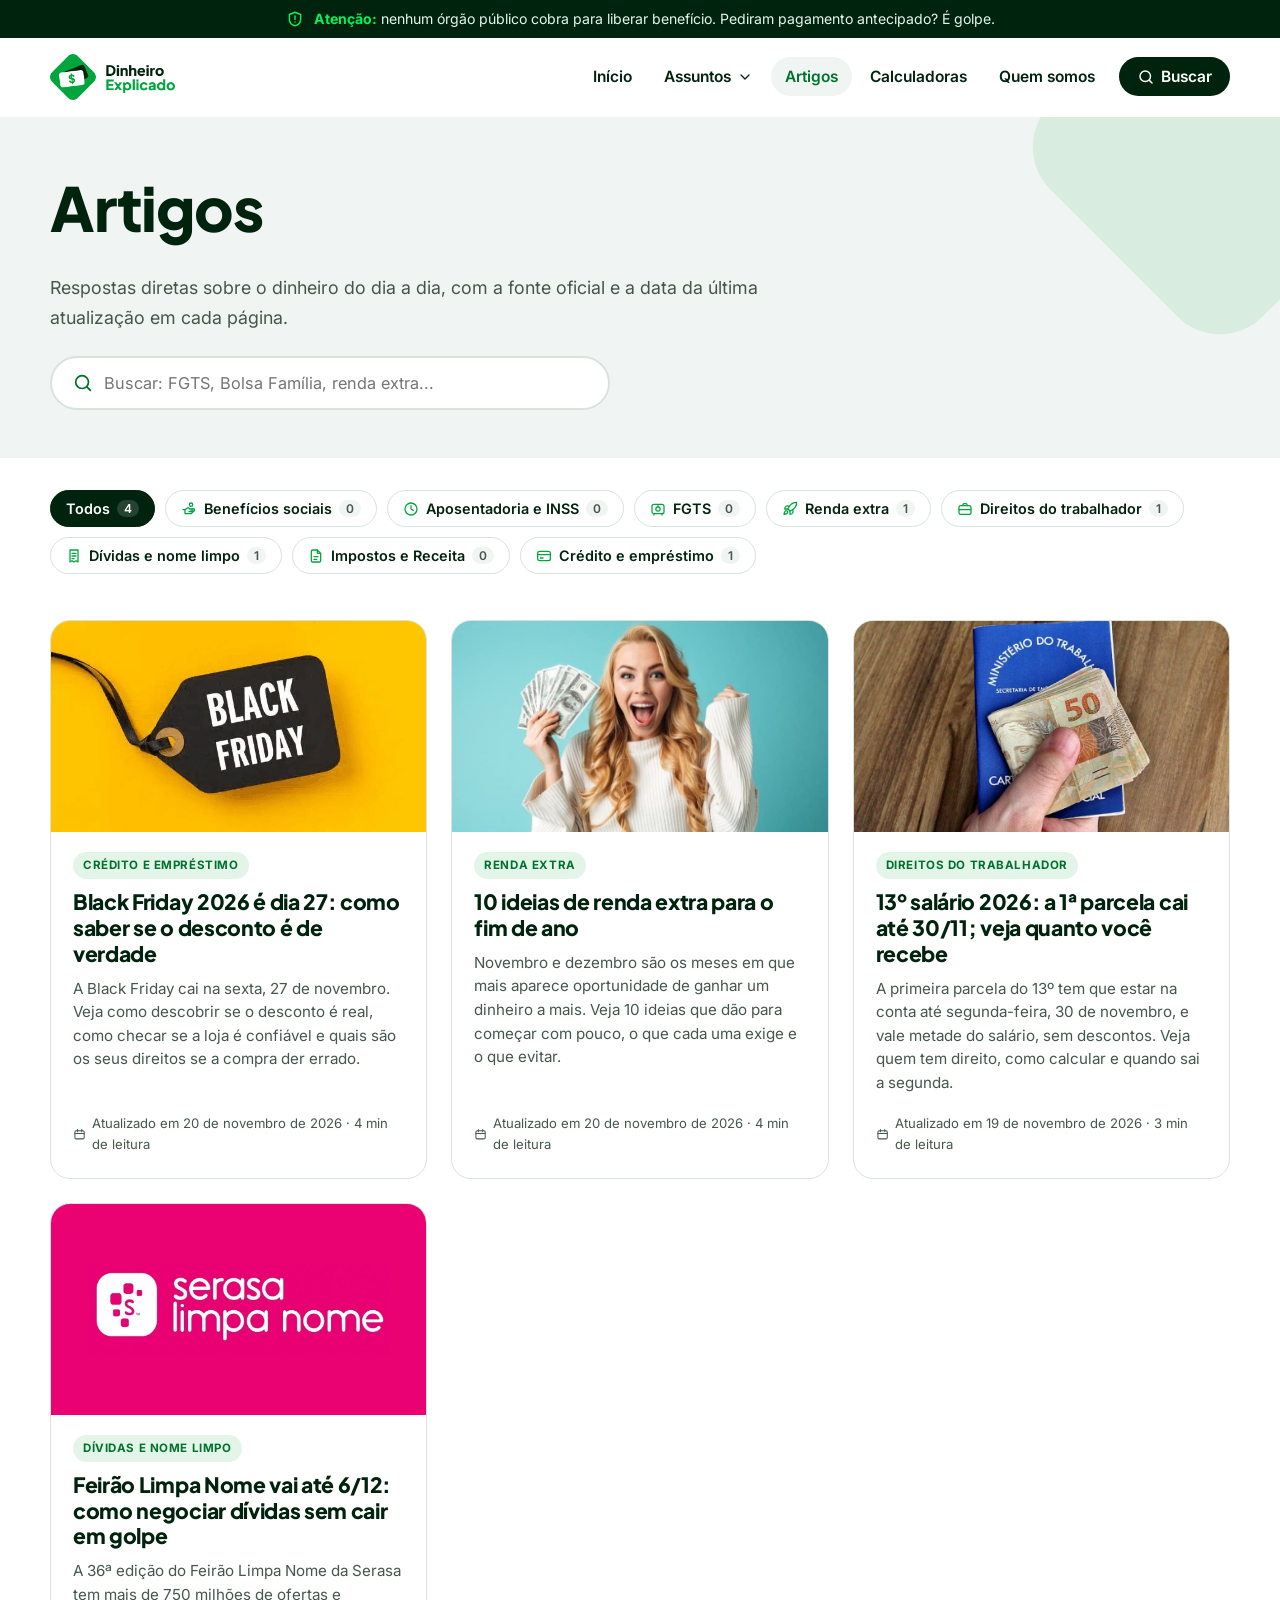
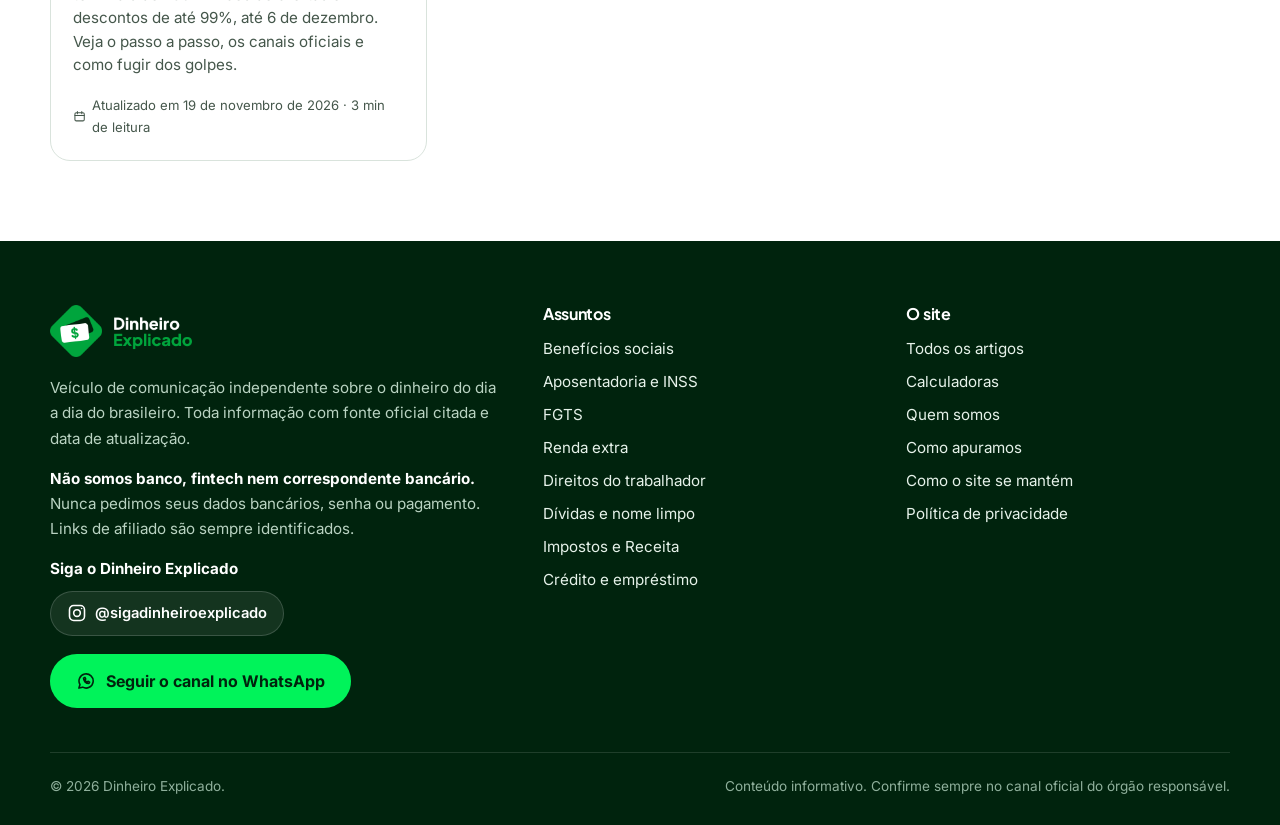
==== commit e0566e5e: "Capas dos artigos de Black Friday e renda extra Co-Authored-By: Claude Opus 5.5 <noreply@anthropic.c" ====
--- a/blog/index.html
+++ b/blog/index.html
@@ -34,10 +34,10 @@
 <div class="filtros" role="group" aria-label="Filtrar por assunto"><button type="button" data-f="" aria-pressed="true">Todos <small>4</small></button><button type="button" data-f="beneficios" aria-pressed="false"><svg width="16" height="16" viewBox="0 0 24 24" fill="none" stroke="currentColor" stroke-width="1.9" stroke-linecap="round" stroke-linejoin="round" aria-hidden="true"><path d="M3 13h3l3.5-2.5a2 2 0 0 1 2.5.2L13 12h3a2 2 0 0 1 0 4h-4"/><path d="M6 13v6h9l5-4.5a1.8 1.8 0 0 0-2.4-2.6L15 14"/><circle cx="15" cy="5.5" r="2.5"/></svg> Benefícios sociais <small>0</small></button><button type="button" data-f="aposentadoria" aria-pressed="false"><svg width="16" height="16" viewBox="0 0 24 24" fill="none" stroke="currentColor" stroke-width="1.9" stroke-linecap="round" stroke-linejoin="round" aria-hidden="true"><circle cx="12" cy="12" r="9"/><path d="M12 7v5l3.5 2"/></svg> Aposentadoria e INSS <small>0</small></button><button type="button" data-f="fgts" aria-pressed="false"><svg width="16" height="16" viewBox="0 0 24 24" fill="none" stroke="currentColor" stroke-width="1.9" stroke-linecap="round" stroke-linejoin="round" aria-hidden="true"><rect x="3" y="5" width="18" height="14" rx="3"/><circle cx="12" cy="12" r="3.2"/><path d="M12 8.8V7M6 19v2M18 19v2"/></svg> FGTS <small>0</small></button><button type="button" data-f="renda-extra" aria-pressed="false"><svg width="16" height="16" viewBox="0 0 24 24" fill="none" stroke="currentColor" stroke-width="1.9" stroke-linecap="round" stroke-linejoin="round" aria-hidden="true"><path d="M5 15c-1.5 1.3-2 5-2 5s3.7-.5 5-2c.7-.8.7-2.1-.1-2.9a2.2 2.2 0 0 0-2.9-.1z"/><path d="M12 15l-3-3a22 22 0 0 1 2-3.9A12.9 12.9 0 0 1 22 2c0 2.7-.8 7.5-6 11a22.4 22.4 0 0 1-4 2z"/><path d="M9 12H4s.5-3 2-4c1.6-1.1 5 0 5 0M12 15v5s3-.5 4-2c1.1-1.6 0-5 0-5"/></svg> Renda extra <small>1</small></button><button type="button" data-f="trabalho" aria-pressed="false"><svg width="16" height="16" viewBox="0 0 24 24" fill="none" stroke="currentColor" stroke-width="1.9" stroke-linecap="round" stroke-linejoin="round" aria-hidden="true"><rect x="3" y="7" width="18" height="13" rx="2.5"/><path d="M9 7V5.5A1.5 1.5 0 0 1 10.5 4h3A1.5 1.5 0 0 1 15 5.5V7M3 13h18"/></svg> Direitos do trabalhador <small>1</small></button><button type="button" data-f="dividas" aria-pressed="false"><svg width="16" height="16" viewBox="0 0 24 24" fill="none" stroke="currentColor" stroke-width="1.9" stroke-linecap="round" stroke-linejoin="round" aria-hidden="true"><path d="M6 3h12v18l-3-2-3 2-3-2-3 2z"/><path d="M9 8h6M9 12h6M9 16h3"/></svg> Dívidas e nome limpo <small>1</small></button><button type="button" data-f="impostos" aria-pressed="false"><svg width="16" height="16" viewBox="0 0 24 24" fill="none" stroke="currentColor" stroke-width="1.9" stroke-linecap="round" stroke-linejoin="round" aria-hidden="true"><path d="M14 3H7a2 2 0 0 0-2 2v14a2 2 0 0 0 2 2h10a2 2 0 0 0 2-2V8z"/><path d="M14 3v5h5M9 13h6M9 17h4"/></svg> Impostos e Receita <small>0</small></button><button type="button" data-f="credito" aria-pressed="false"><svg width="16" height="16" viewBox="0 0 24 24" fill="none" stroke="currentColor" stroke-width="1.9" stroke-linecap="round" stroke-linejoin="round" aria-hidden="true"><rect x="2.5" y="5" width="19" height="14" rx="3"/><path d="M2.5 10h19M6.5 15h4"/></svg> Crédito e empréstimo <small>1</small></button></div>
 <p class="contagem" aria-live="polite"></p>
 <div class="grade-posts" id="lista"><article class="card revela" data-assunto="credito" data-busca="black friday 2026 é dia 27: como saber se o desconto é de verdade a black friday cai na sexta, 27 de novembro. veja como descobrir se o desconto é real, como checar se a loja é confiável e quais são os seus direitos se a compra der errado. crédito e empréstimo">
-<div class="capa capa-ic cat-credito"><svg width="54" height="54" viewBox="0 0 24 24" fill="none" stroke="currentColor" stroke-width="1.9" stroke-linecap="round" stroke-linejoin="round" aria-hidden="true"><rect x="2.5" y="5" width="19" height="14" rx="3"/><path d="M2.5 10h19M6.5 15h4"/></svg></div><div class="corpo"><div class="card-tags"><span class="etiqueta">Crédito e empréstimo</span></div>
+<div class="capa"><img src="../img/capa-black-friday-2026.jpg" alt="Etiqueta preta escrita Black Friday sobre fundo amarelo" loading="lazy"></div><div class="corpo"><div class="card-tags"><span class="etiqueta">Crédito e empréstimo</span></div>
 <h3><a href="../blog/black-friday-2026-desconto-de-verdade/">Black Friday 2026 é dia 27: como saber se o desconto é de verdade</a></h3><p>A Black Friday cai na sexta, 27 de novembro. Veja como descobrir se o desconto é real, como checar se a loja é confiável e quais são os seus direitos se a compra der errado.</p>
 <span class="meta"><svg width="15" height="15" viewBox="0 0 24 24" fill="none" stroke="currentColor" stroke-width="1.9" stroke-linecap="round" stroke-linejoin="round" aria-hidden="true"><rect x="3.5" y="5" width="17" height="15" rx="2.5"/><path d="M3.5 10h17M8 3v4M16 3v4"/></svg> Atualizado em 20 de novembro de 2026 · 4 min de leitura</span></div></article><article class="card revela" data-assunto="renda-extra" data-busca="10 ideias de renda extra para o fim de ano novembro e dezembro são os meses em que mais aparece oportunidade de ganhar um dinheiro a mais. veja 10 ideias que dão para começar com pouco, o que cada uma exige e o que evitar. renda extra">
-<div class="capa capa-ic cat-renda-extra"><svg width="54" height="54" viewBox="0 0 24 24" fill="none" stroke="currentColor" stroke-width="1.9" stroke-linecap="round" stroke-linejoin="round" aria-hidden="true"><path d="M5 15c-1.5 1.3-2 5-2 5s3.7-.5 5-2c.7-.8.7-2.1-.1-2.9a2.2 2.2 0 0 0-2.9-.1z"/><path d="M12 15l-3-3a22 22 0 0 1 2-3.9A12.9 12.9 0 0 1 22 2c0 2.7-.8 7.5-6 11a22.4 22.4 0 0 1-4 2z"/><path d="M9 12H4s.5-3 2-4c1.6-1.1 5 0 5 0M12 15v5s3-.5 4-2c1.1-1.6 0-5 0-5"/></svg></div><div class="corpo"><div class="card-tags"><span class="etiqueta">Renda extra</span></div>
+<div class="capa"><img src="../img/capa-renda-extra-fim-de-ano.jpg" alt="Mulher sorrindo e comemorando com notas de dinheiro na mão" loading="lazy"></div><div class="corpo"><div class="card-tags"><span class="etiqueta">Renda extra</span></div>
 <h3><a href="../blog/ideias-renda-extra-fim-de-ano/">10 ideias de renda extra para o fim de ano</a></h3><p>Novembro e dezembro são os meses em que mais aparece oportunidade de ganhar um dinheiro a mais. Veja 10 ideias que dão para começar com pouco, o que cada uma exige e o que evitar.</p>
 <span class="meta"><svg width="15" height="15" viewBox="0 0 24 24" fill="none" stroke="currentColor" stroke-width="1.9" stroke-linecap="round" stroke-linejoin="round" aria-hidden="true"><rect x="3.5" y="5" width="17" height="15" rx="2.5"/><path d="M3.5 10h17M8 3v4M16 3v4"/></svg> Atualizado em 20 de novembro de 2026 · 4 min de leitura</span></div></article><article class="card revela" data-assunto="trabalho" data-busca="13º salário 2026: a 1ª parcela cai até 30/11; veja quanto você recebe a primeira parcela do 13º tem que estar na conta até segunda-feira, 30 de novembro, e vale metade do salário, sem descontos. veja quem tem direito, como calcular e quando sai a segunda. direitos do trabalhador">
 <div class="capa"><img src="../img/capa-13-salario-2026.jpg" alt="Mão segurando notas de 50 reais sobre uma carteira de trabalho azul" loading="lazy"></div><div class="corpo"><div class="card-tags"><span class="etiqueta">Direitos do trabalhador</span></div>
